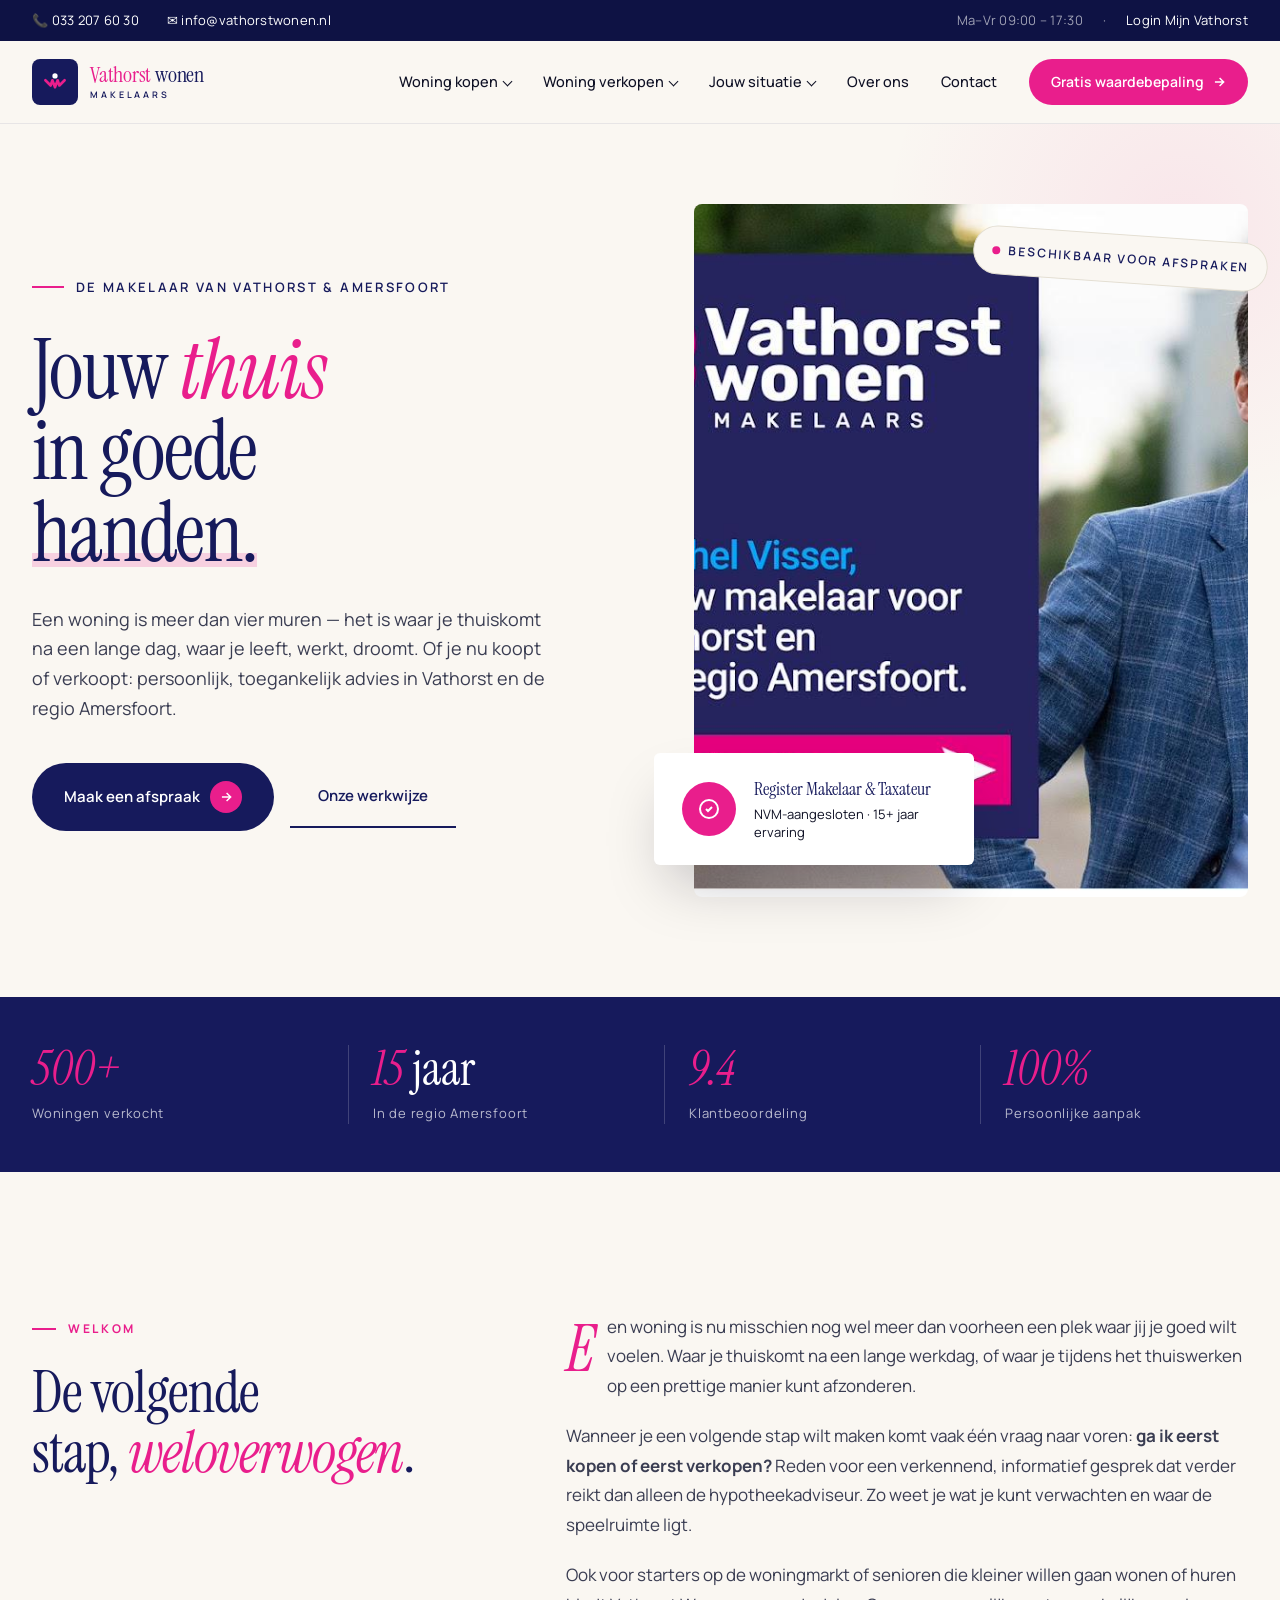
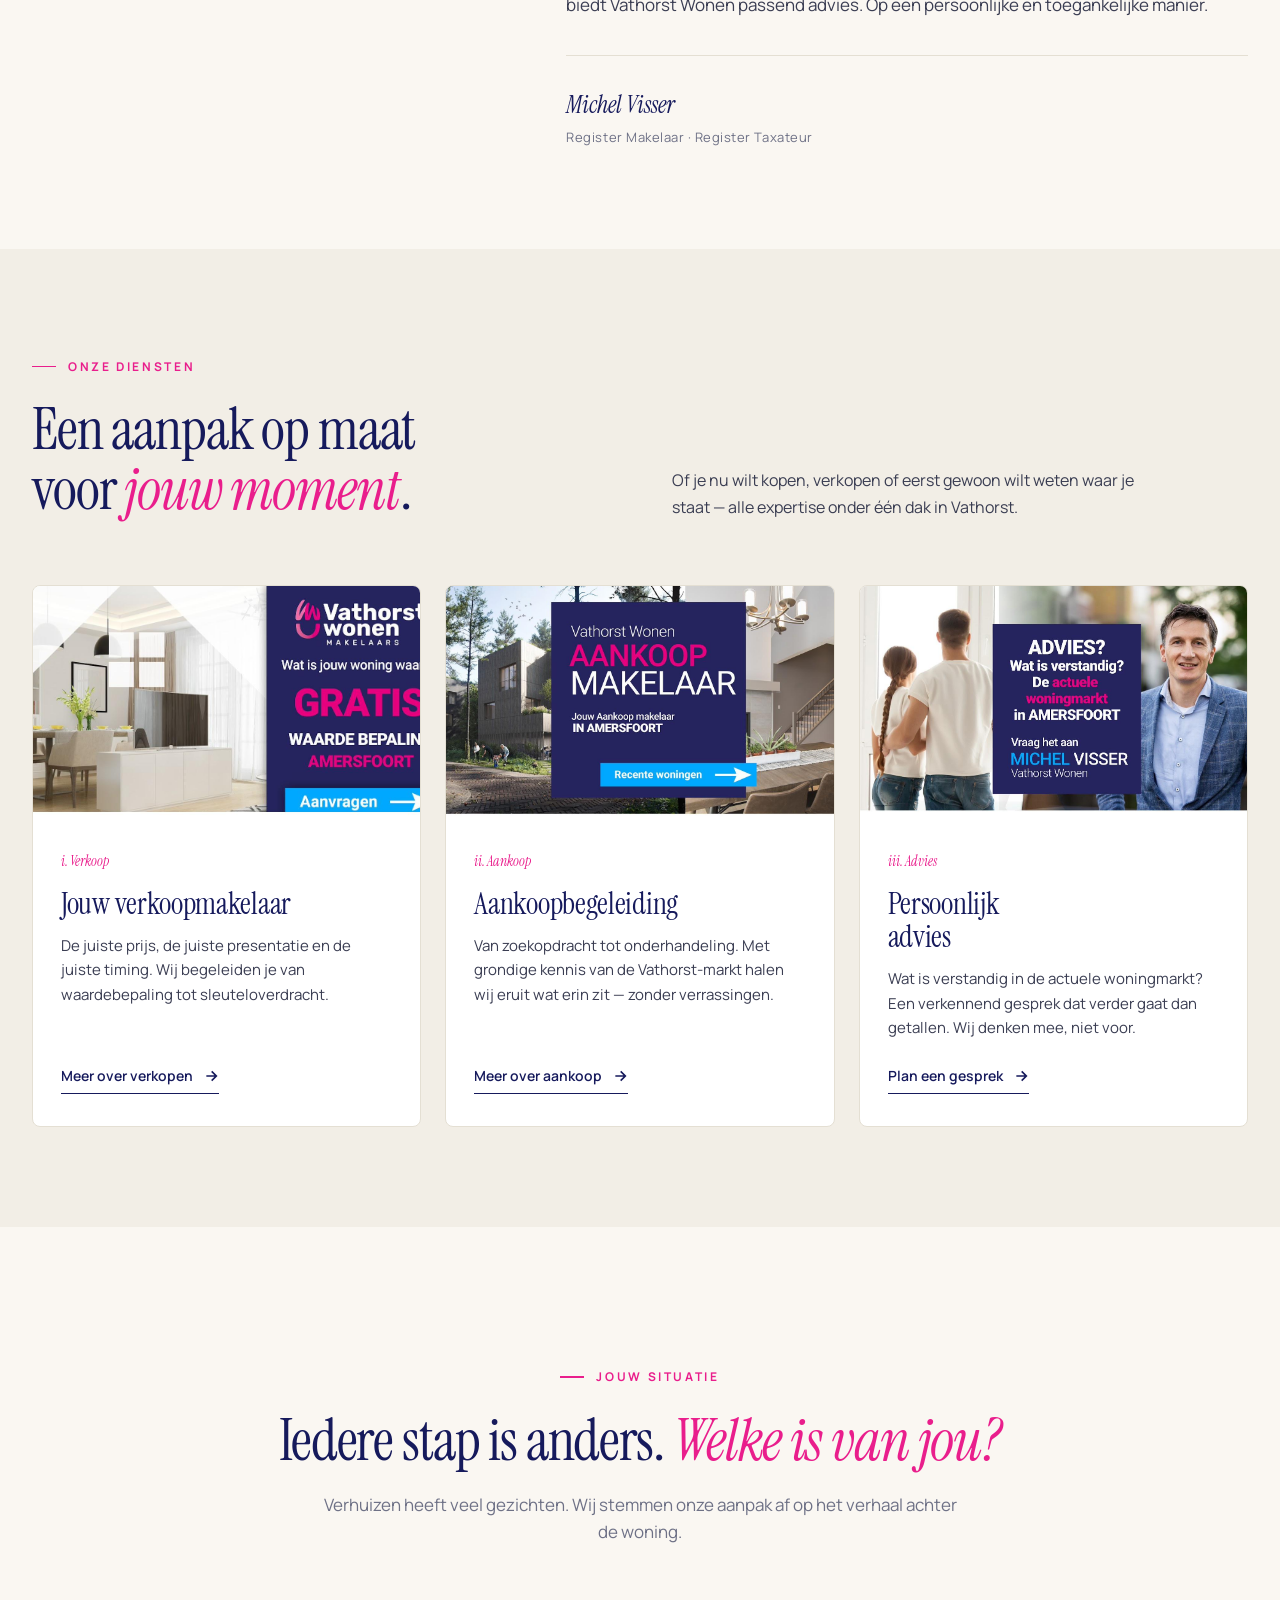
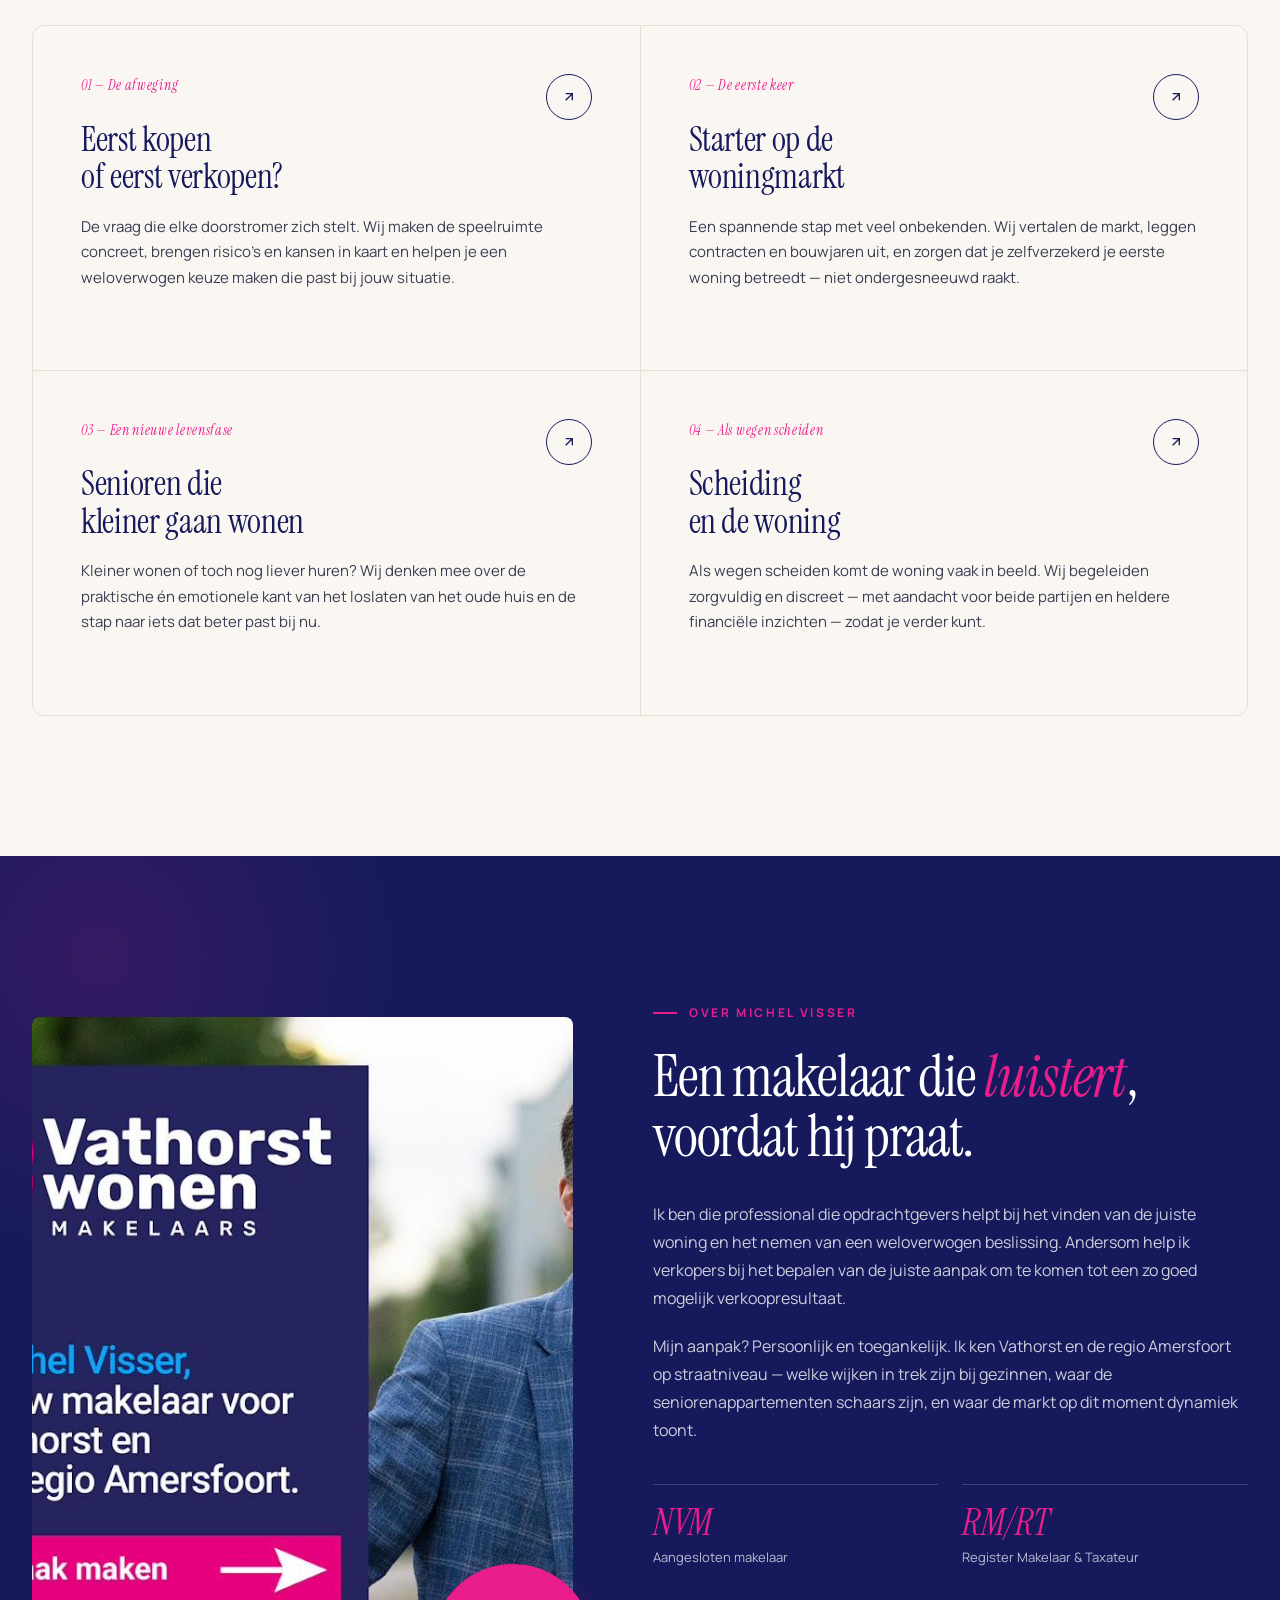
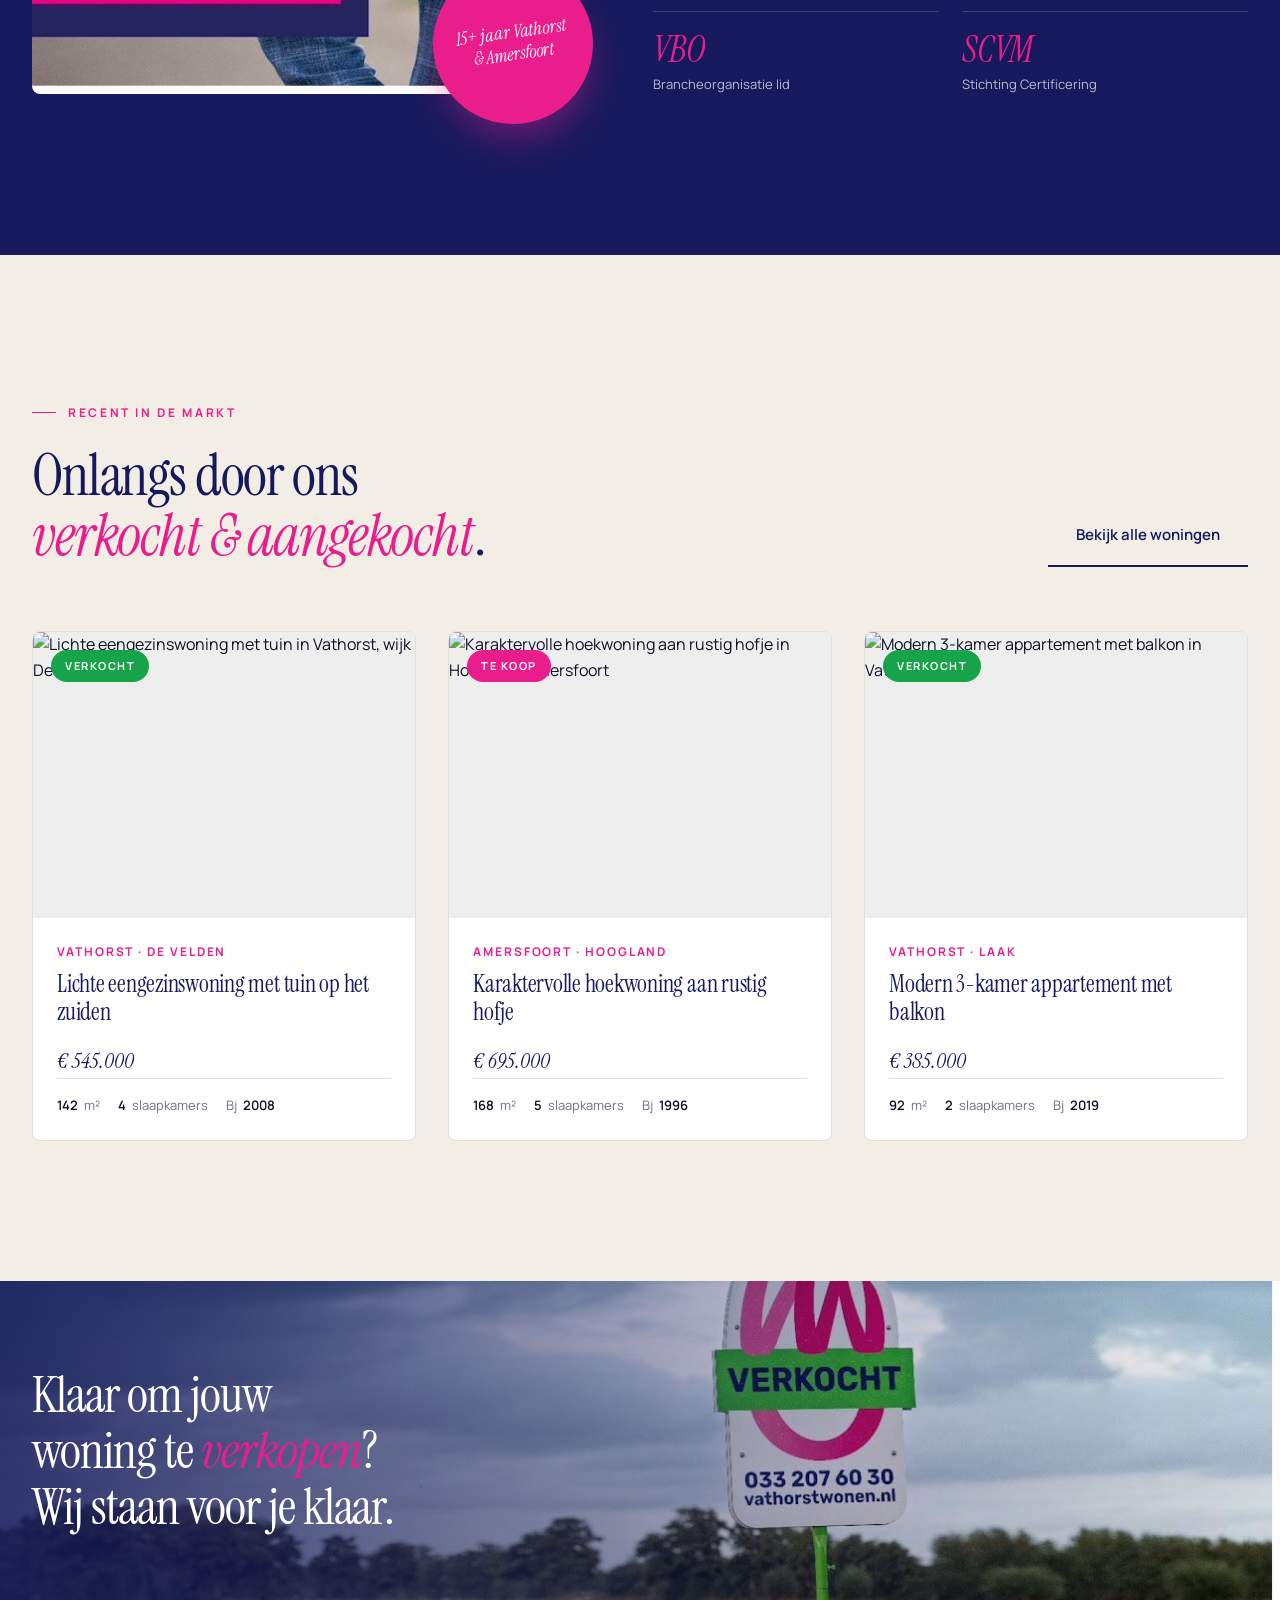
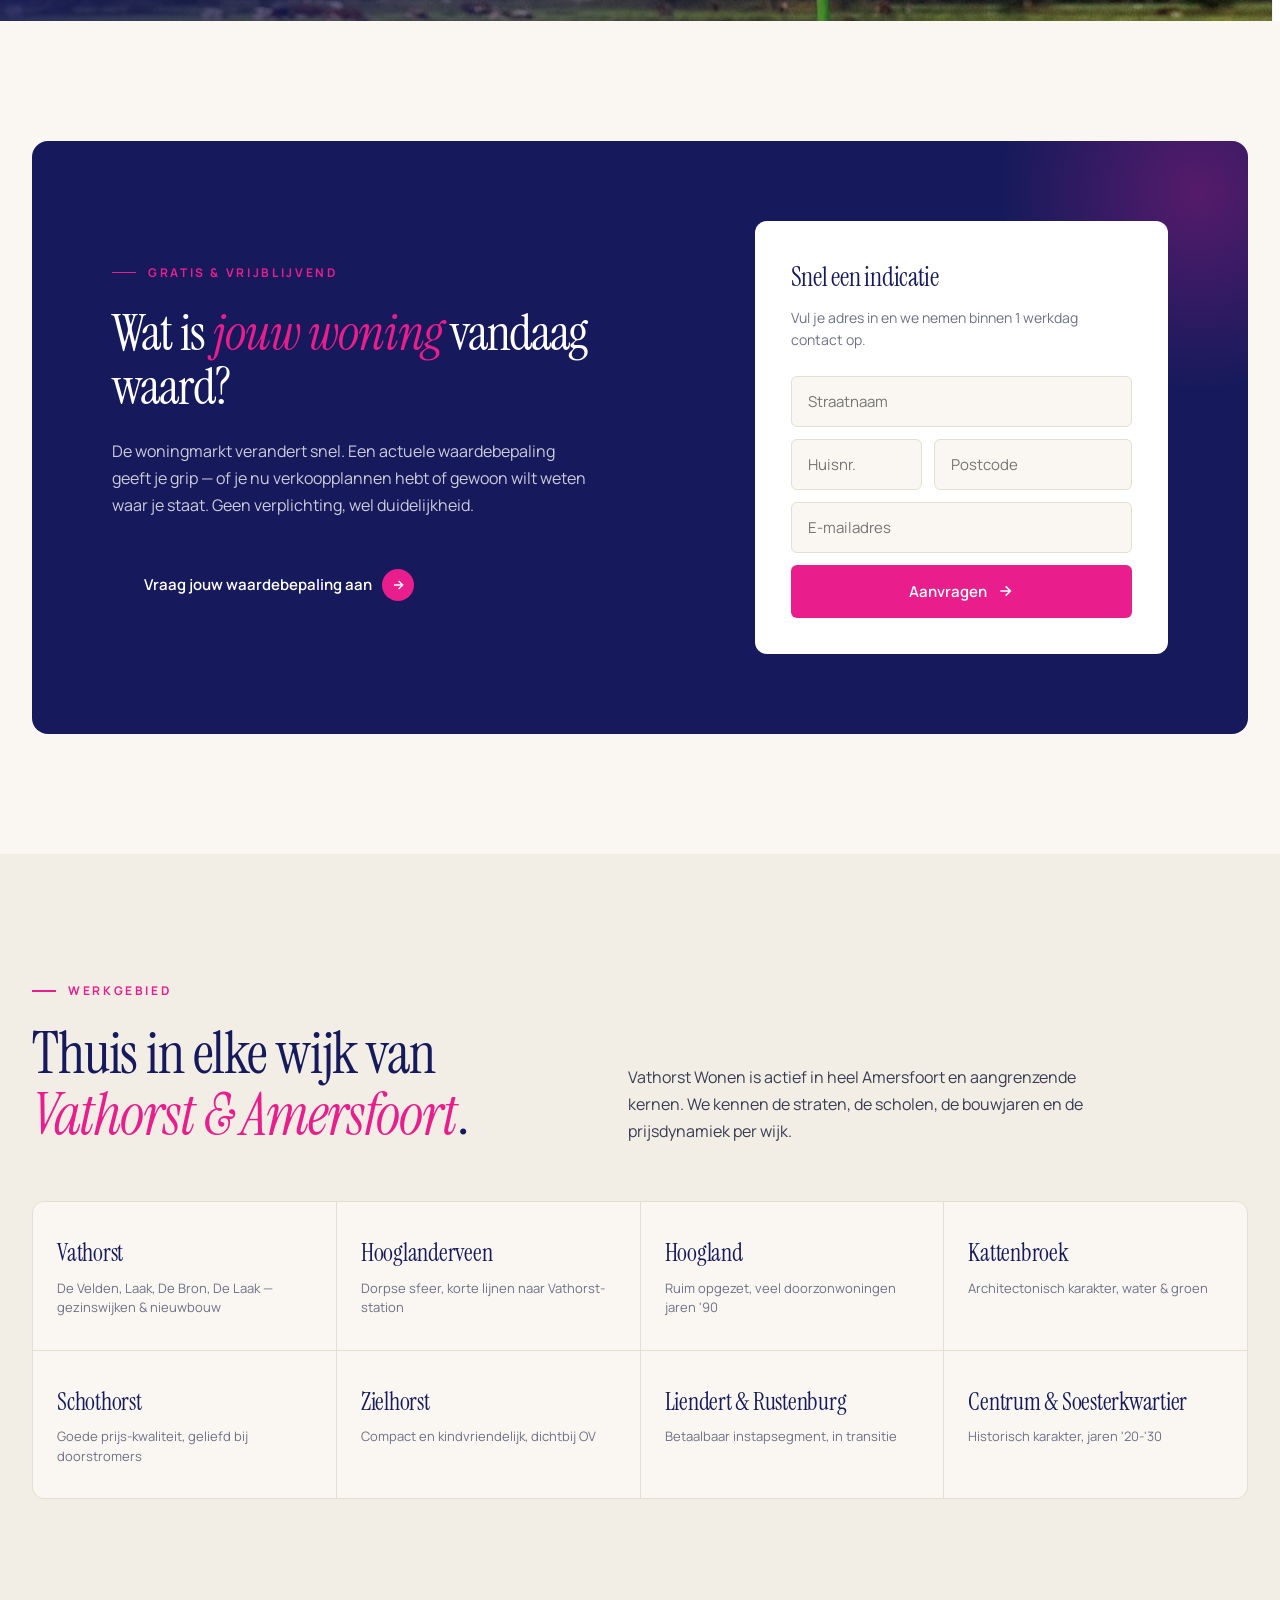
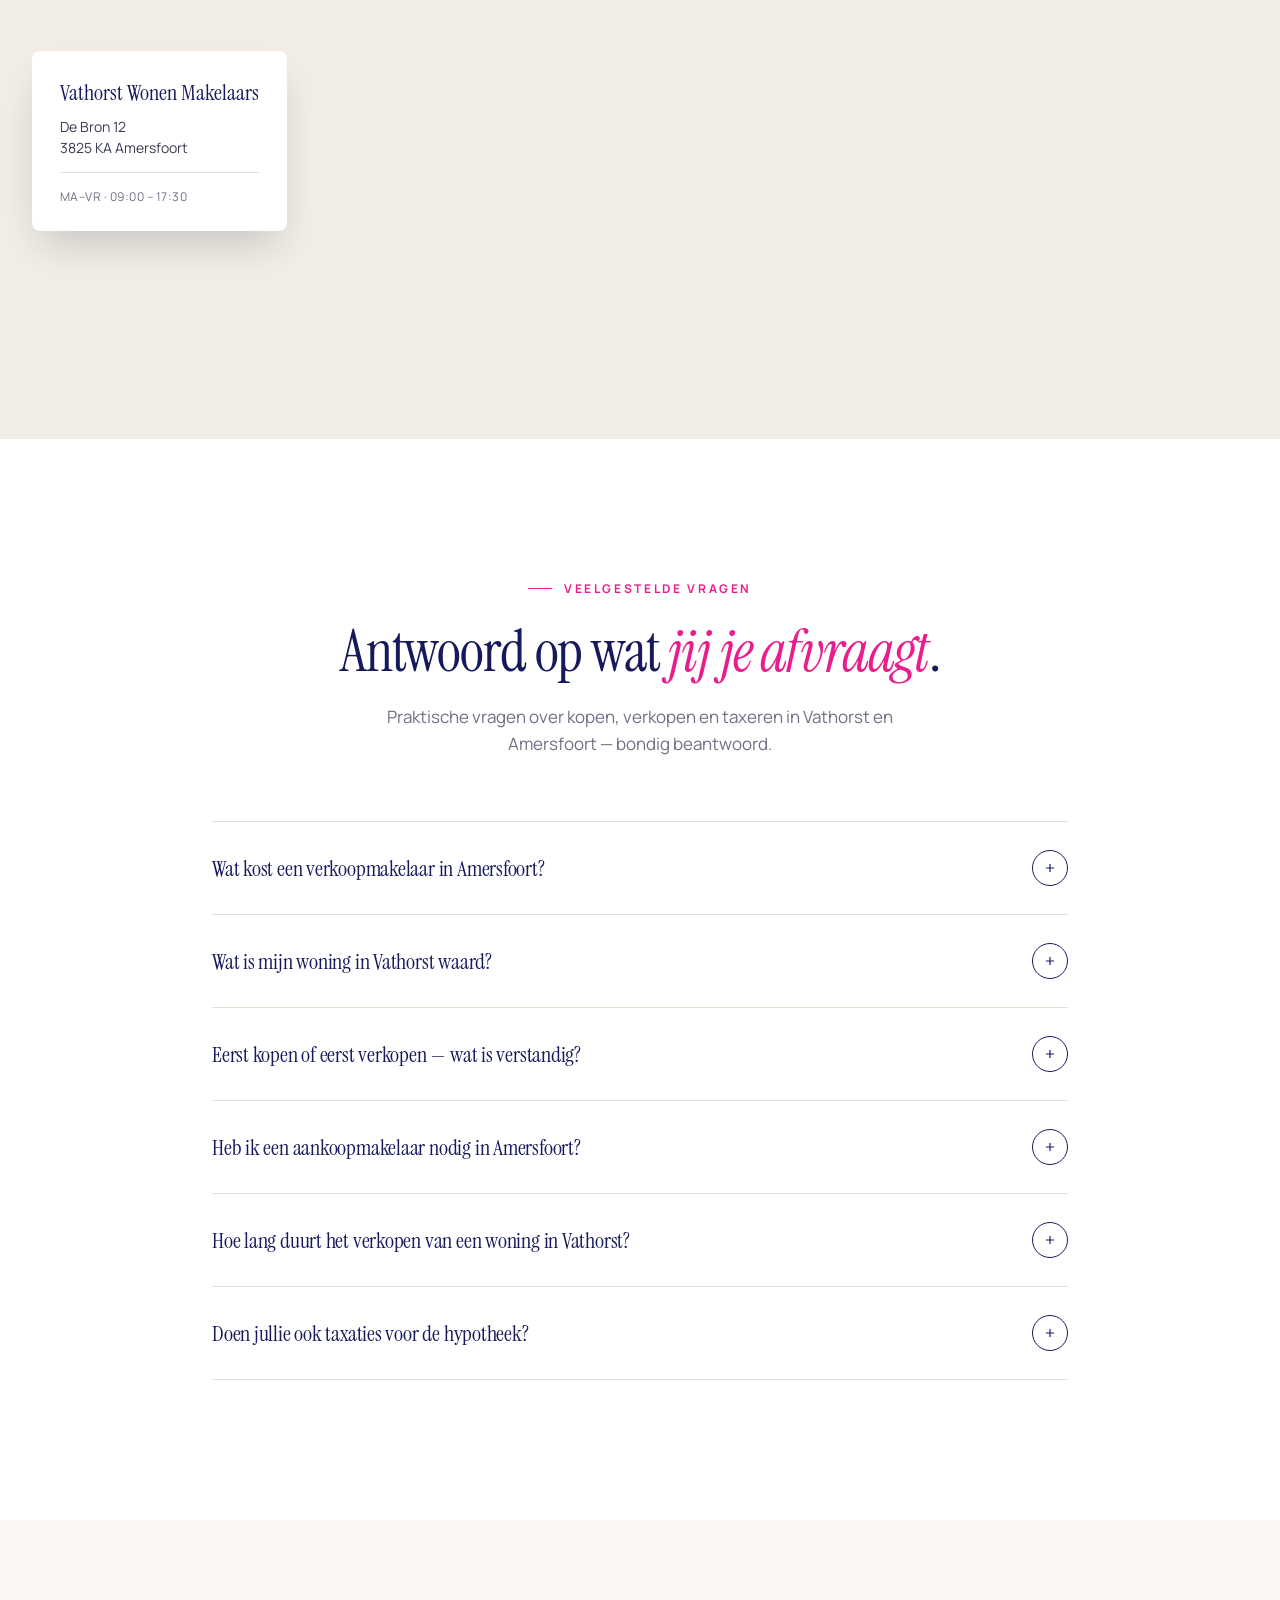
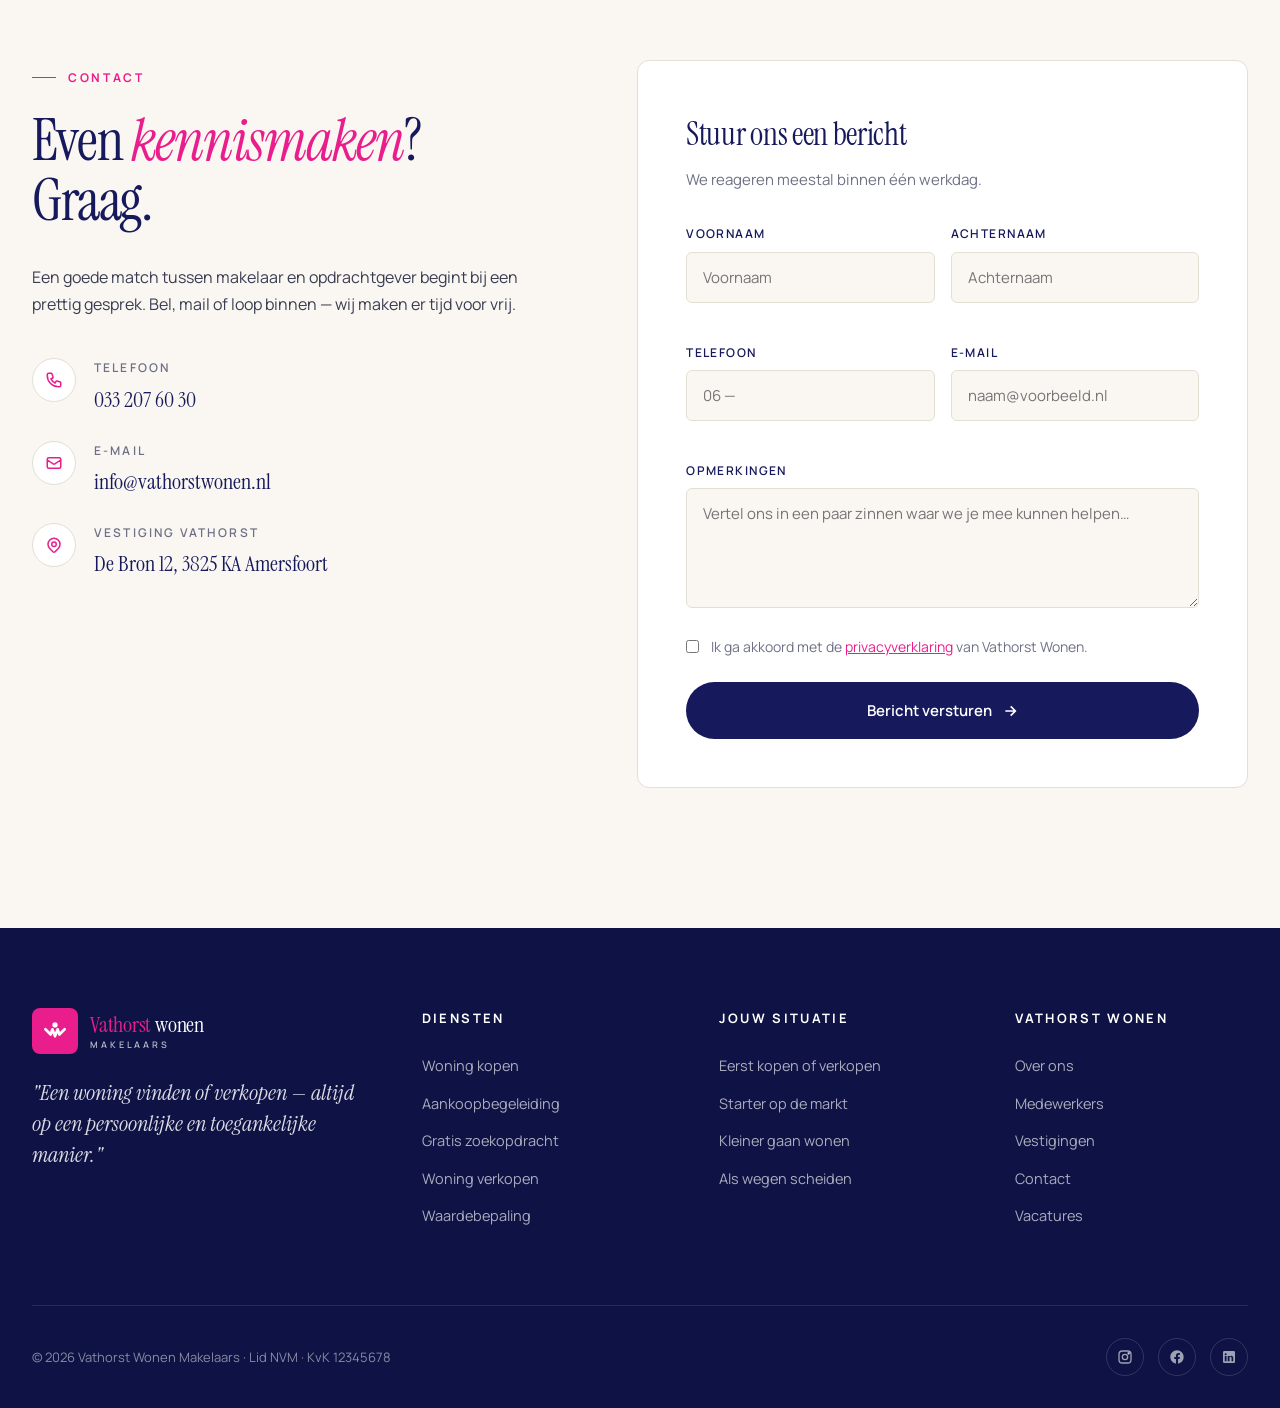
==== vathorstwonen-preview.html @ 3e4ee7db "Add files via upload" ====
<!DOCTYPE html>
<html lang="nl">
<head>
<meta charset="UTF-8">
<meta name="viewport" content="width=device-width, initial-scale=1.0, viewport-fit=cover">
<meta name="theme-color" content="#161A5C">
<meta name="format-detection" content="telephone=yes">

<title>Makelaar Vathorst &amp; Amersfoort | Vathorst Wonen — Michel Visser</title>
<meta name="description" content="Vathorst Wonen Makelaars — Michel Visser (NVM Register Makelaar &amp; Taxateur) helpt je bij het kopen, verkopen of taxeren van je woning in Vathorst, Amersfoort en omgeving. Gratis waardebepaling, persoonlijk advies.">
<meta name="keywords" content="makelaar Vathorst, makelaar Amersfoort, woning verkopen Vathorst, woning kopen Amersfoort, aankoopmakelaar Vathorst, gratis waardebepaling Amersfoort, NVM makelaar Amersfoort, taxateur Vathorst, Hooglanderveen, Hoogland, Kattenbroek, Schothorst">
<meta name="author" content="Michel Visser — Vathorst Wonen Makelaars">
<meta name="robots" content="index, follow, max-image-preview:large, max-snippet:-1">
<link rel="canonical" href="https://www.vathorstwonen.nl/">

<!-- Geographic meta (still consumed by some local crawlers / search verticals) -->
<meta name="geo.region" content="NL-UT">
<meta name="geo.placename" content="Amersfoort, Vathorst">
<meta name="geo.position" content="52.1899;5.4326">
<meta name="ICBM" content="52.1899, 5.4326">

<!-- Open Graph / social -->
<meta property="og:type" content="website">
<meta property="og:locale" content="nl_NL">
<meta property="og:site_name" content="Vathorst Wonen Makelaars">
<meta property="og:url" content="https://www.vathorstwonen.nl/">
<meta property="og:title" content="Makelaar Vathorst &amp; Amersfoort | Vathorst Wonen — Michel Visser">
<meta property="og:description" content="Persoonlijk en toegankelijk advies van NVM Register Makelaar Michel Visser. Kopen, verkopen of taxeren in Vathorst, Amersfoort en regio.">
<meta property="og:image" content="https://www.vathorstwonen.nl/[data-uri]">
<meta property="og:image:width" content="1280">
<meta property="og:image:height" content="720">
<meta property="og:image:alt" content="Michel Visser — Vathorst Wonen Makelaars">

<meta name="twitter:card" content="summary_large_image">
<meta name="twitter:title" content="Makelaar Vathorst &amp; Amersfoort | Vathorst Wonen">
<meta name="twitter:description" content="Persoonlijk advies van NVM Register Makelaar Michel Visser. Kopen, verkopen of taxeren in Vathorst en Amersfoort.">
<meta name="twitter:image" content="https://www.vathorstwonen.nl/[data-uri]">

<!-- Inline SVG favicon — geen extra request -->
<link rel="icon" type="image/svg+xml" href="data:image/svg+xml,%3Csvg xmlns='http://www.w3.org/2000/svg' viewBox='0 0 32 32'%3E%3Crect width='32' height='32' rx='6' fill='%23161A5C'/%3E%3Cpath d='M5 14L11 20L13 14L16 22L19 14L21 20L27 14' stroke='%23E91E8C' stroke-width='3' stroke-linecap='round' stroke-linejoin='round' fill='none'/%3E%3Ccircle cx='16' cy='9' r='3' fill='white'/%3E%3C/svg%3E">
<link rel="apple-touch-icon" href="data:image/svg+xml,%3Csvg xmlns='http://www.w3.org/2000/svg' viewBox='0 0 32 32'%3E%3Crect width='32' height='32' rx='6' fill='%23161A5C'/%3E%3Cpath d='M5 14L11 20L13 14L16 22L19 14L21 20L27 14' stroke='%23E91E8C' stroke-width='3' stroke-linecap='round' stroke-linejoin='round' fill='none'/%3E%3Ccircle cx='16' cy='9' r='3' fill='white'/%3E%3C/svg%3E">

<!-- Preload hero image to improve LCP -->
<link rel="preload" as="image" href="[data-uri]" fetchpriority="high">

<link rel="preconnect" href="https://fonts.googleapis.com">
<link rel="preconnect" href="https://fonts.gstatic.com" crossorigin>
<link href="https://fonts.googleapis.com/css2?family=Instrument+Serif:ital@0;1&family=Manrope:wght@300;400;500;600;700;800&display=swap" rel="stylesheet">

<style>
:root{
  --navy:#161A5C;
  --navy-deep:#0E1244;
  --navy-soft:#262B7A;
  --magenta:#E91E8C;
  --magenta-deep:#C5106F;
  --skyblue:#1FA9E0;
  --cream:#FAF7F2;
  --paper:#F2EEE6;
  --ink:#0E1024;
  --muted:#6E7186;
  --line:#E4DFD3;
}

*{box-sizing:border-box;margin:0;padding:0}
html{scroll-behavior:smooth}
body{
  font-family:'Manrope',-apple-system,sans-serif;
  font-size:16px;
  line-height:1.6;
  color:var(--ink);
  background:var(--cream);
  -webkit-font-smoothing:antialiased;
  overflow-x:hidden;
}
img{display:block;max-width:100%;height:auto}
a{color:inherit;text-decoration:none}
.serif{font-family:'Instrument Serif',serif;font-weight:400;letter-spacing:-0.01em}

/* ============== UTILITY BAR ============== */
.utility{
  background:var(--navy-deep);
  color:#fff;
  font-size:13px;
  letter-spacing:0.02em;
  padding:10px 0;
}
.utility-inner{
  max-width:1320px;margin:0 auto;padding:0 32px;
  display:flex;justify-content:space-between;align-items:center;
}
.utility-left{display:flex;gap:28px;flex-wrap:wrap}
.utility a:hover{color:var(--magenta)}
.utility-right{display:flex;gap:20px;align-items:center}
.utility-right span{opacity:0.6}

/* ============== HEADER ============== */
.header{
  position:sticky;top:0;z-index:100;
  background:rgba(250,247,242,0.92);
  backdrop-filter:blur(14px);
  -webkit-backdrop-filter:blur(14px);
  border-bottom:1px solid rgba(22,26,92,0.08);
}
.header-inner{
  max-width:1320px;margin:0 auto;padding:18px 32px;
  display:flex;align-items:center;justify-content:space-between;gap:40px;
}
.logo{display:flex;align-items:center;gap:12px;flex-shrink:0}
.logo-mark{
  width:46px;height:46px;
  background:var(--navy);
  border-radius:8px;
  display:grid;place-items:center;
  position:relative;
}
.logo-mark svg{width:28px;height:28px}
.logo-text{
  display:flex;flex-direction:column;line-height:1;
}
.logo-text-top{
  font-family:'Instrument Serif',serif;
  font-size:22px;
  color:var(--navy);
  letter-spacing:-0.01em;
}
.logo-text-top em{
  color:var(--magenta);font-style:normal;font-weight:400;
}
.logo-text-bottom{
  font-size:9px;
  letter-spacing:0.32em;
  color:var(--navy);
  margin-top:4px;
  font-weight:600;
}

.nav{display:flex;gap:32px;align-items:center}
.nav-item{
  position:relative;
  font-size:14.5px;
  font-weight:500;
  color:var(--ink);
  cursor:pointer;
  padding:8px 0;
  transition:color .2s;
}
.nav-item:hover{color:var(--magenta)}
.nav-item.has-dropdown::after{
  content:'';display:inline-block;width:6px;height:6px;
  border-right:1.5px solid currentColor;border-bottom:1.5px solid currentColor;
  transform:rotate(45deg);margin-left:6px;margin-bottom:2px;
}
.nav-cta{
  background:var(--magenta);color:#fff;
  padding:12px 22px;border-radius:999px;
  font-weight:600;font-size:14px;
  transition:all .2s;
  display:inline-flex;align-items:center;gap:8px;
}
.nav-cta:hover{background:var(--magenta-deep);transform:translateY(-1px)}
.nav-cta svg{width:14px;height:14px}

.menu-toggle{display:none;background:none;border:none;cursor:pointer;padding:10px;width:48px;height:48px;z-index:101}
.menu-toggle span{display:block;width:24px;height:2px;background:var(--ink);margin:5px auto;transition:.3s;transform-origin:center}
.menu-toggle[aria-expanded="true"] span:nth-child(1){transform:translateY(7px) rotate(45deg)}
.menu-toggle[aria-expanded="true"] span:nth-child(2){opacity:0}
.menu-toggle[aria-expanded="true"] span:nth-child(3){transform:translateY(-7px) rotate(-45deg)}

/* ============== HERO ============== */
.hero{
  position:relative;
  padding:80px 0 100px;
  overflow:hidden;
}
.hero::before{
  content:'';position:absolute;
  top:-200px;right:-200px;width:600px;height:600px;
  background:radial-gradient(circle,rgba(233,30,140,0.08),transparent 70%);
  border-radius:50%;
  z-index:0;
}
.hero-inner{
  max-width:1320px;margin:0 auto;padding:0 32px;
  display:grid;grid-template-columns:1.05fr 1fr;gap:80px;
  align-items:center;position:relative;z-index:1;
}
.hero-eyebrow{
  display:inline-flex;align-items:center;gap:12px;
  font-size:13px;letter-spacing:0.18em;text-transform:uppercase;
  color:var(--navy);font-weight:600;
  margin-bottom:32px;
}
.hero-eyebrow::before{
  content:'';display:block;width:32px;height:1.5px;background:var(--magenta);
}
.hero h1{
  font-family:'Instrument Serif',serif;
  font-size:clamp(48px,6.6vw,96px);
  font-weight:400;
  line-height:0.96;
  letter-spacing:-0.02em;
  color:var(--navy);
  margin-bottom:32px;
}
.hero h1 em{
  font-style:italic;
  color:var(--magenta);
}
.hero h1 .accent{
  position:relative;display:inline-block;
}
.hero h1 .accent::after{
  content:'';position:absolute;left:0;right:0;bottom:6px;height:14px;
  background:rgba(233,30,140,0.18);z-index:-1;
}
.hero p.lead{
  font-size:18px;
  line-height:1.65;
  color:#3A3D52;
  max-width:520px;
  margin-bottom:40px;
}
.hero-actions{display:flex;gap:16px;flex-wrap:wrap;align-items:center}
.btn-primary{
  background:var(--navy);color:#fff;
  padding:18px 32px;border-radius:999px;
  font-weight:600;font-size:15px;
  display:inline-flex;align-items:center;gap:10px;
  transition:all .25s;border:none;cursor:pointer;
}
.btn-primary:hover{background:var(--magenta);transform:translateY(-2px);box-shadow:0 12px 32px -8px rgba(233,30,140,0.4)}
.btn-secondary{
  padding:18px 28px;
  font-weight:600;font-size:15px;
  color:var(--navy);
  display:inline-flex;align-items:center;gap:10px;
  border-bottom:2px solid var(--navy);
  transition:all .25s;
}
.btn-secondary:hover{color:var(--magenta);border-color:var(--magenta)}
.btn-arrow{
  display:inline-grid;place-items:center;
  width:32px;height:32px;border-radius:50%;
  background:var(--magenta);
  transition:transform .25s;
}
.btn-primary:hover .btn-arrow{transform:translateX(4px)}
.btn-arrow svg{width:14px;height:14px;color:#fff}

.hero-visual{
  position:relative;
  aspect-ratio:4/5;
}
.hero-img{
  position:absolute;inset:0;
  border-radius:8px;
  overflow:hidden;
  background:var(--navy);
}
.hero-img img{
  width:100%;height:100%;object-fit:cover;
}
.hero-card{
  position:absolute;
  bottom:32px;left:-40px;
  background:#fff;
  padding:24px 28px;
  border-radius:6px;
  box-shadow:0 30px 60px -15px rgba(14,16,36,0.25);
  display:flex;align-items:center;gap:18px;
  max-width:320px;
}
.hero-card-mark{
  width:54px;height:54px;flex-shrink:0;
  background:var(--magenta);border-radius:50%;
  display:grid;place-items:center;
}
.hero-card-mark svg{width:24px;height:24px;color:#fff}
.hero-card-text{font-size:13px;line-height:1.4;color:var(--ink)}
.hero-card-text strong{display:block;font-family:'Instrument Serif',serif;font-size:18px;color:var(--navy);font-weight:400;margin-bottom:2px}

.hero-tag{
  position:absolute;
  top:30px;right:-20px;
  background:var(--cream);
  border:1px solid var(--line);
  padding:14px 18px;
  border-radius:999px;
  font-size:12px;
  letter-spacing:0.16em;
  text-transform:uppercase;
  color:var(--navy);
  font-weight:600;
  transform:rotate(4deg);
  display:flex;align-items:center;gap:8px;
}
.hero-tag::before{
  content:'';width:8px;height:8px;border-radius:50%;background:var(--magenta);
  animation:pulse 2s infinite;
}
@keyframes pulse{
  0%,100%{opacity:1;transform:scale(1)}
  50%{opacity:.6;transform:scale(1.3)}
}

/* ============== TRUST STRIP ============== */
.trust{
  background:var(--navy);
  color:#fff;
  padding:48px 0;
}
.trust-inner{
  max-width:1320px;margin:0 auto;padding:0 32px;
  display:grid;grid-template-columns:repeat(4,1fr);gap:48px;
}
.trust-item{
  display:flex;flex-direction:column;gap:6px;
  padding-left:24px;
  border-left:1px solid rgba(255,255,255,0.18);
}
.trust-item:first-child{border-left:none;padding-left:0}
.trust-num{
  font-family:'Instrument Serif',serif;
  font-size:48px;font-weight:400;line-height:1;
  color:#fff;
}
.trust-num em{font-style:italic;color:var(--magenta)}
.trust-label{
  font-size:13px;
  letter-spacing:0.06em;
  color:rgba(255,255,255,0.7);
  margin-top:4px;
}

/* ============== INTRO SECTION ============== */
.intro{padding:140px 0 100px}
.intro-inner{
  max-width:1320px;margin:0 auto;padding:0 32px;
  display:grid;grid-template-columns:1fr 1.5fr;gap:80px;
}
.section-eyebrow{
  display:inline-flex;align-items:center;gap:12px;
  font-size:12px;letter-spacing:0.22em;text-transform:uppercase;
  color:var(--magenta);font-weight:700;
  margin-bottom:24px;
}
.section-eyebrow::before{
  content:'';display:block;width:24px;height:1.5px;background:var(--magenta);
}
.intro h2{
  font-family:'Instrument Serif',serif;
  font-size:clamp(36px,4.5vw,64px);
  font-weight:400;line-height:1.05;
  letter-spacing:-0.02em;
  color:var(--navy);
}
.intro h2 em{font-style:italic;color:var(--magenta)}
.intro-body{font-size:17px;line-height:1.75;color:#3A3D52}
.intro-body p{margin-bottom:20px}
.intro-body p:first-child::first-letter{
  font-family:'Instrument Serif',serif;
  font-size:64px;
  float:left;
  line-height:0.9;
  margin:8px 12px 0 0;
  color:var(--magenta);
  font-style:italic;
}
.intro-sig{
  margin-top:36px;display:flex;align-items:center;gap:18px;
  padding-top:28px;border-top:1px solid var(--line);
}
.sig-name{font-family:'Instrument Serif',serif;font-size:24px;color:var(--navy);font-style:italic}
.sig-role{font-size:13px;color:var(--muted);letter-spacing:0.04em}

/* ============== SERVICES ============== */
.services{
  padding:100px 0;
  background:var(--paper);
  position:relative;
}
.services-inner{
  max-width:1320px;margin:0 auto;padding:0 32px;
}
.services-head{
  display:grid;grid-template-columns:1fr 1fr;gap:64px;
  align-items:end;margin-bottom:64px;
}
.services h2{
  font-family:'Instrument Serif',serif;
  font-size:clamp(36px,4.5vw,64px);
  font-weight:400;line-height:1.05;
  letter-spacing:-0.02em;
  color:var(--navy);
}
.services h2 em{font-style:italic;color:var(--magenta)}
.services-head-text{
  font-size:16px;line-height:1.7;color:#3A3D52;max-width:480px;
}
.service-grid{
  display:grid;grid-template-columns:repeat(3,1fr);gap:24px;
}
.service-card{
  background:#fff;
  border-radius:8px;
  overflow:hidden;
  display:flex;flex-direction:column;
  transition:transform .35s ease,box-shadow .35s ease;
  cursor:pointer;
  border:1px solid var(--line);
}
.service-card:hover{
  transform:translateY(-6px);
  box-shadow:0 30px 60px -20px rgba(14,16,36,0.2);
}
.service-img{
  aspect-ratio:5/3;
  overflow:hidden;
  background:var(--navy);
}
.service-img img{
  width:100%;height:100%;object-fit:cover;
  transition:transform .8s ease;
}
.service-card:hover .service-img img{transform:scale(1.05)}
.service-body{padding:32px 28px;flex:1;display:flex;flex-direction:column}
.service-num{
  font-family:'Instrument Serif',serif;
  font-size:14px;color:var(--magenta);
  font-style:italic;margin-bottom:14px;
}
.service-card h3{
  font-family:'Instrument Serif',serif;
  font-size:30px;font-weight:400;line-height:1.1;
  color:var(--navy);margin-bottom:14px;
  letter-spacing:-0.01em;
}
.service-card p{
  font-size:15px;line-height:1.65;color:#3A3D52;
  flex:1;margin-bottom:24px;
}
.service-link{
  display:inline-flex;align-items:center;gap:10px;
  font-size:14px;font-weight:600;
  color:var(--navy);
  border-bottom:1.5px solid var(--navy);
  padding-bottom:6px;
  align-self:flex-start;
  transition:all .25s;
}
.service-card:hover .service-link{color:var(--magenta);border-color:var(--magenta);gap:14px}

/* ============== JOUW SITUATIE ============== */
.situatie{padding:140px 0}
.situatie-inner{max-width:1320px;margin:0 auto;padding:0 32px}
.situatie-head{
  text-align:center;margin-bottom:80px;
  display:flex;flex-direction:column;align-items:center;
}
.situatie h2{
  font-family:'Instrument Serif',serif;
  font-size:clamp(36px,4.5vw,72px);
  font-weight:400;line-height:1.05;
  letter-spacing:-0.02em;
  color:var(--navy);
  max-width:900px;
}
.situatie h2 em{font-style:italic;color:var(--magenta)}
.situatie-head p{
  margin-top:20px;font-size:17px;color:var(--muted);max-width:640px;
}
.situatie-grid{
  display:grid;grid-template-columns:repeat(2,1fr);gap:1px;
  background:var(--line);
  border:1px solid var(--line);
  border-radius:12px;overflow:hidden;
}
.situatie-card{
  background:var(--cream);padding:48px;
  display:flex;flex-direction:column;
  cursor:pointer;
  transition:background .25s;
  position:relative;
}
.situatie-card:hover{background:#fff}
.situatie-card:hover .situatie-arrow{
  transform:translate(4px,-4px);background:var(--magenta);color:#fff;
}
.situatie-num{
  font-family:'Instrument Serif',serif;
  font-style:italic;font-size:14px;
  color:var(--magenta);margin-bottom:24px;
  letter-spacing:0.05em;
}
.situatie-card h3{
  font-family:'Instrument Serif',serif;
  font-size:34px;font-weight:400;
  color:var(--navy);line-height:1.1;
  margin-bottom:18px;letter-spacing:-0.01em;
}
.situatie-card p{
  font-size:15px;line-height:1.7;color:#3A3D52;
  margin-bottom:32px;flex:1;
}
.situatie-arrow{
  position:absolute;top:48px;right:48px;
  width:46px;height:46px;border-radius:50%;
  border:1.5px solid var(--navy);
  display:grid;place-items:center;
  color:var(--navy);
  transition:all .3s;
}
.situatie-arrow svg{width:16px;height:16px}

/* ============== ABOUT MICHEL ============== */
.about{
  background:var(--navy);
  color:#fff;
  padding:140px 0;
  position:relative;
  overflow:hidden;
}
.about::before{
  content:'';position:absolute;top:-200px;left:-200px;
  width:600px;height:600px;
  background:radial-gradient(circle,rgba(233,30,140,0.15),transparent 70%);
  border-radius:50%;
}
.about-inner{
  max-width:1320px;margin:0 auto;padding:0 32px;
  display:grid;grid-template-columns:1fr 1.1fr;gap:80px;
  align-items:center;position:relative;z-index:1;
}
.about-visual{position:relative}
.about-visual img{
  width:100%;border-radius:8px;
  aspect-ratio:4/5;object-fit:cover;
}
.about-badge{
  position:absolute;
  bottom:-30px;right:-20px;
  background:var(--magenta);
  color:#fff;
  width:160px;height:160px;
  border-radius:50%;
  display:grid;place-items:center;
  text-align:center;
  font-family:'Instrument Serif',serif;
  font-style:italic;
  font-size:18px;
  line-height:1.2;
  padding:20px;
  transform:rotate(-8deg);
  box-shadow:0 20px 40px -10px rgba(233,30,140,0.5);
}
.about-text .section-eyebrow{color:var(--magenta)}
.about-text .section-eyebrow::before{background:var(--magenta)}
.about h2{
  font-family:'Instrument Serif',serif;
  font-size:clamp(36px,4.5vw,64px);
  font-weight:400;line-height:1.05;
  letter-spacing:-0.02em;
  color:#fff;margin-bottom:32px;
}
.about h2 em{font-style:italic;color:var(--magenta)}
.about-text p{
  font-size:16px;line-height:1.75;
  color:rgba(255,255,255,0.78);
  margin-bottom:20px;
}
.about-credentials{
  margin-top:40px;
  display:grid;grid-template-columns:repeat(2,1fr);gap:24px;
}
.cred{
  padding:20px 0;
  border-top:1px solid rgba(255,255,255,0.18);
}
.cred-num{
  font-family:'Instrument Serif',serif;
  font-size:36px;color:var(--magenta);
  font-style:italic;line-height:1;
}
.cred-label{font-size:13px;color:rgba(255,255,255,0.7);margin-top:6px}

/* ============== RECENTE WONINGEN ============== */
.recent{padding:140px 0;background:var(--paper)}
.recent-inner{max-width:1320px;margin:0 auto;padding:0 32px}
.recent-head{
  display:flex;justify-content:space-between;align-items:end;
  margin-bottom:64px;gap:40px;flex-wrap:wrap;
}
.recent h2{
  font-family:'Instrument Serif',serif;
  font-size:clamp(36px,4.5vw,64px);
  font-weight:400;line-height:1.05;
  letter-spacing:-0.02em;color:var(--navy);
  max-width:680px;
}
.recent h2 em{font-style:italic;color:var(--magenta)}
.recent-grid{
  display:grid;grid-template-columns:repeat(3,1fr);gap:32px;
}
.property{
  background:#fff;border-radius:8px;overflow:hidden;
  cursor:pointer;
  transition:transform .35s,box-shadow .35s;
  border:1px solid var(--line);
}
.property:hover{transform:translateY(-6px);box-shadow:0 30px 60px -20px rgba(14,16,36,0.2)}
.property-img{
  position:relative;aspect-ratio:4/3;overflow:hidden;
  background:#eee;
}
.property-img img{width:100%;height:100%;object-fit:cover;transition:transform .8s}
.property:hover .property-img img{transform:scale(1.06)}
.property-status{
  position:absolute;top:18px;left:18px;
  background:var(--magenta);color:#fff;
  padding:7px 14px;border-radius:999px;
  font-size:11px;letter-spacing:0.14em;text-transform:uppercase;
  font-weight:700;
}
.property-status.sold{background:#16a34a}
.property-body{padding:24px}
.property-loc{
  font-size:12px;letter-spacing:0.16em;text-transform:uppercase;
  color:var(--magenta);font-weight:700;margin-bottom:8px;
}
.property h3{
  font-family:'Instrument Serif',serif;
  font-size:24px;font-weight:400;color:var(--navy);
  line-height:1.2;margin-bottom:16px;letter-spacing:-0.01em;
}
.property-meta{
  display:flex;gap:18px;
  padding-top:16px;border-top:1px solid var(--line);
  font-size:13px;color:var(--muted);
}
.property-meta span{display:flex;align-items:center;gap:6px}
.property-meta strong{color:var(--ink);font-weight:600}
.property-price{
  font-family:'Instrument Serif',serif;
  font-size:22px;color:var(--navy);font-style:italic;
  margin-top:8px;
}

/* ============== WAARDE CTA ============== */
.value-cta{
  padding:120px 0;
  background:var(--cream);
  position:relative;overflow:hidden;
}
.value-cta-inner{
  max-width:1320px;margin:0 auto;padding:0 32px;
}
.value-cta-box{
  background:var(--navy);
  border-radius:16px;
  padding:80px 80px;
  display:grid;grid-template-columns:1.4fr 1fr;gap:64px;
  align-items:center;
  position:relative;overflow:hidden;
}
.value-cta-box::before{
  content:'';position:absolute;
  top:-150px;right:-150px;width:400px;height:400px;
  background:radial-gradient(circle,rgba(233,30,140,0.3),transparent 70%);
  border-radius:50%;
}
.value-cta-text{position:relative;z-index:2}
.value-cta-text .section-eyebrow{color:var(--magenta)}
.value-cta-text .section-eyebrow::before{background:var(--magenta)}
.value-cta-text h2{
  font-family:'Instrument Serif',serif;
  font-size:clamp(36px,4vw,56px);
  font-weight:400;line-height:1.05;
  letter-spacing:-0.02em;
  color:#fff;margin-bottom:24px;
}
.value-cta-text h2 em{font-style:italic;color:var(--magenta)}
.value-cta-text p{
  color:rgba(255,255,255,0.78);
  font-size:16px;line-height:1.7;margin-bottom:32px;max-width:480px;
}
.value-form-card{
  background:#fff;
  border-radius:12px;
  padding:36px;
  position:relative;z-index:2;
}
.value-form-card h3{
  font-family:'Instrument Serif',serif;
  font-size:26px;color:var(--navy);font-weight:400;
  margin-bottom:8px;letter-spacing:-0.01em;
}
.value-form-card p.sub{
  font-size:14px;color:var(--muted);margin-bottom:24px;
}
.field{
  width:100%;padding:14px 16px;
  border:1px solid var(--line);
  border-radius:6px;
  font-family:inherit;font-size:15px;
  margin-bottom:12px;background:var(--cream);
  transition:all .2s;
}
.field:focus{outline:none;border-color:var(--magenta);background:#fff}
.value-form-card button{
  width:100%;padding:16px;
  background:var(--magenta);color:#fff;
  border:none;border-radius:6px;
  font-family:inherit;font-weight:600;font-size:15px;
  cursor:pointer;display:inline-flex;align-items:center;justify-content:center;gap:10px;
  transition:background .2s;
}
.value-form-card button:hover{background:var(--magenta-deep)}

/* ============== VERKOCHT BANNER ============== */
.verkocht-band{
  height:340px;
  position:relative;
  overflow:hidden;
}
.verkocht-band img{
  position:absolute;inset:0;
  width:100%;height:100%;object-fit:cover;
}
.verkocht-band::after{
  content:'';position:absolute;inset:0;
  background:linear-gradient(90deg,rgba(22,26,92,0.85) 0%,rgba(22,26,92,0.3) 60%,transparent 100%);
}
.verkocht-band-content{
  position:absolute;inset:0;display:flex;align-items:center;
  max-width:1320px;margin:0 auto;padding:0 32px;
  z-index:2;color:#fff;
}
.verkocht-band-content h3{
  font-family:'Instrument Serif',serif;
  font-size:clamp(32px,4vw,52px);
  font-weight:400;line-height:1.1;
  letter-spacing:-0.02em;max-width:560px;
}
.verkocht-band-content em{font-style:italic;color:var(--magenta)}

/* ============== CONTACT ============== */
.contact{padding:140px 0;background:var(--cream)}
.contact-inner{
  max-width:1320px;margin:0 auto;padding:0 32px;
  display:grid;grid-template-columns:1fr 1.2fr;gap:96px;
}
.contact h2{
  font-family:'Instrument Serif',serif;
  font-size:clamp(36px,4.5vw,64px);
  font-weight:400;line-height:1.05;
  letter-spacing:-0.02em;color:var(--navy);
  margin-bottom:32px;
}
.contact h2 em{font-style:italic;color:var(--magenta)}
.contact-info p{font-size:16px;line-height:1.7;color:#3A3D52;margin-bottom:24px}
.contact-list{margin-top:40px;display:flex;flex-direction:column;gap:24px}
.contact-item{display:flex;gap:18px;align-items:flex-start}
.contact-icon{
  width:44px;height:44px;flex-shrink:0;
  background:#fff;border:1px solid var(--line);
  border-radius:50%;display:grid;place-items:center;
  color:var(--magenta);
}
.contact-icon svg{width:18px;height:18px}
.contact-item-label{font-size:12px;letter-spacing:0.18em;text-transform:uppercase;color:var(--muted);font-weight:600;margin-bottom:4px}
.contact-item-value{font-family:'Instrument Serif',serif;font-size:22px;color:var(--navy);font-weight:400}

.contact-form{
  background:#fff;border-radius:12px;
  padding:48px;border:1px solid var(--line);
}
.contact-form h3{
  font-family:'Instrument Serif',serif;
  font-size:32px;color:var(--navy);font-weight:400;
  margin-bottom:8px;letter-spacing:-0.01em;
}
.contact-form .sub{color:var(--muted);font-size:15px;margin-bottom:32px}
.form-row{display:grid;grid-template-columns:1fr 1fr;gap:16px;margin-bottom:12px}
.form-group{display:flex;flex-direction:column;margin-bottom:16px}
.form-group label{
  font-size:12px;letter-spacing:0.12em;text-transform:uppercase;
  color:var(--navy);font-weight:600;margin-bottom:8px;
}
.form-group textarea{
  resize:vertical;min-height:120px;font-family:inherit;
}
.form-check{
  display:flex;align-items:flex-start;gap:12px;margin:8px 0 24px;
  font-size:14px;color:var(--muted);
}
.form-check input{margin-top:4px}
.form-check a{color:var(--magenta);text-decoration:underline}
.contact-form button{
  width:100%;padding:18px;
  background:var(--navy);color:#fff;
  border:none;border-radius:999px;
  font-family:inherit;font-weight:600;font-size:15px;
  cursor:pointer;display:inline-flex;align-items:center;justify-content:center;gap:10px;
  transition:all .25s;
}
.contact-form button:hover{background:var(--magenta);transform:translateY(-2px)}

/* ============== FOOTER ============== */
.footer{
  background:var(--navy-deep);color:#fff;
  padding:80px 0 32px;
}
.footer-inner{max-width:1320px;margin:0 auto;padding:0 32px}
.footer-grid{
  display:grid;grid-template-columns:1.4fr 1fr 1fr 1fr;gap:64px;
  margin-bottom:64px;
}
.footer-logo{display:flex;align-items:center;gap:12px;margin-bottom:24px}
.footer-logo .logo-text-top{color:#fff}
.footer-logo .logo-text-bottom{color:rgba(255,255,255,0.7)}
.footer-logo .logo-mark{background:var(--magenta)}
.footer-tagline{
  font-family:'Instrument Serif',serif;
  font-size:22px;line-height:1.4;
  color:rgba(255,255,255,0.85);
  font-style:italic;max-width:340px;
}
.footer h4{
  font-size:13px;letter-spacing:0.18em;text-transform:uppercase;
  color:#fff;margin-bottom:24px;font-weight:700;
}
.footer ul{list-style:none}
.footer li{margin-bottom:12px}
.footer a{
  color:rgba(255,255,255,0.65);font-size:14.5px;
  transition:color .2s;
}
.footer a:hover{color:var(--magenta)}
.footer-bottom{
  padding-top:32px;border-top:1px solid rgba(255,255,255,0.1);
  display:flex;justify-content:space-between;align-items:center;flex-wrap:wrap;gap:16px;
  font-size:13px;color:rgba(255,255,255,0.5);
}
.footer-bottom a:hover{color:var(--magenta)}
.footer-socials{display:flex;gap:14px}
.footer-socials a{
  width:38px;height:38px;border-radius:50%;
  border:1px solid rgba(255,255,255,0.15);
  display:grid;place-items:center;
  color:rgba(255,255,255,0.6);
  transition:all .25s;
}
.footer-socials a:hover{border-color:var(--magenta);color:var(--magenta);transform:translateY(-2px)}
.footer-socials svg{width:16px;height:16px}

/* ============== REGIO/WIJKEN ============== */
.regio{padding:120px 0;background:var(--paper)}
.regio-inner{max-width:1320px;margin:0 auto;padding:0 32px}
.regio-head{display:grid;grid-template-columns:1fr 1.2fr;gap:80px;align-items:end;margin-bottom:56px}
.regio h2{
  font-family:'Instrument Serif',serif;
  font-size:clamp(36px,4.5vw,64px);font-weight:400;line-height:1.05;
  letter-spacing:-0.02em;color:var(--navy);
}
.regio h2 em{font-style:italic;color:var(--magenta)}
.regio-head p{font-size:16px;line-height:1.7;color:#3A3D52;max-width:480px}
.wijken-grid{
  display:grid;grid-template-columns:repeat(4,1fr);gap:1px;
  background:var(--line);border:1px solid var(--line);border-radius:12px;overflow:hidden;
}
.wijk{
  background:var(--cream);padding:32px 24px;
  display:flex;flex-direction:column;gap:6px;
  transition:background .25s;cursor:pointer;
}
.wijk:hover{background:#fff}
.wijk-name{font-family:'Instrument Serif',serif;font-size:24px;color:var(--navy);font-weight:400;letter-spacing:-0.01em}
.wijk-detail{font-size:13px;color:var(--muted);line-height:1.5}

/* ============== KAART ============== */
.map-section{padding:0 0 0 0;background:var(--cream)}
.map-wrap{
  height:420px;width:100%;
  position:relative;overflow:hidden;
  background:var(--paper);
}
.map-wrap iframe{width:100%;height:100%;border:0;display:block;filter:grayscale(0.3) contrast(1.05)}
.map-overlay{
  position:absolute;top:32px;left:32px;
  background:#fff;padding:24px 28px;
  border-radius:8px;box-shadow:0 20px 40px -10px rgba(14,16,36,0.2);
  max-width:320px;z-index:2;
}
.map-overlay strong{
  display:block;font-family:'Instrument Serif',serif;
  font-size:22px;color:var(--navy);font-weight:400;margin-bottom:6px;
}
.map-overlay p{font-size:14px;color:#3A3D52;line-height:1.5}
.map-overlay-meta{
  margin-top:14px;padding-top:14px;border-top:1px solid var(--line);
  font-size:12px;color:var(--muted);letter-spacing:0.04em;
}

/* ============== FAQ ============== */
.faq{padding:140px 0;background:#fff}
.faq-inner{max-width:920px;margin:0 auto;padding:0 32px}
.faq-head{text-align:center;margin-bottom:64px;display:flex;flex-direction:column;align-items:center}
.faq h2{
  font-family:'Instrument Serif',serif;
  font-size:clamp(36px,4.5vw,64px);font-weight:400;line-height:1.05;
  letter-spacing:-0.02em;color:var(--navy);max-width:720px;
}
.faq h2 em{font-style:italic;color:var(--magenta)}
.faq-head p{margin-top:20px;font-size:17px;color:var(--muted);max-width:540px}
.faq-list{display:flex;flex-direction:column;gap:0;border-top:1px solid var(--line)}
.faq-item{border-bottom:1px solid var(--line)}
.faq-q{
  width:100%;text-align:left;
  padding:28px 0;
  background:none;border:none;cursor:pointer;
  display:flex;justify-content:space-between;align-items:center;gap:24px;
  font-family:'Instrument Serif',serif;
  font-size:22px;color:var(--navy);font-weight:400;letter-spacing:-0.01em;
  transition:color .2s;
}
.faq-q:hover{color:var(--magenta)}
.faq-icon{
  width:36px;height:36px;border-radius:50%;
  border:1.5px solid var(--navy);flex-shrink:0;
  display:grid;place-items:center;
  transition:all .3s;color:var(--navy);
}
.faq-q[aria-expanded="true"] .faq-icon{background:var(--magenta);border-color:var(--magenta);color:#fff;transform:rotate(45deg)}
.faq-icon svg{width:14px;height:14px}
.faq-a{
  max-height:0;overflow:hidden;
  transition:max-height .35s ease, padding .35s ease;
  padding:0;
}
.faq-q[aria-expanded="true"] + .faq-a{max-height:600px;padding-bottom:28px}
.faq-a p{font-size:16px;line-height:1.75;color:#3A3D52;max-width:680px}
.faq-a p + p{margin-top:14px}

/* ============== RESPONSIVE ============== */
@media (max-width:1024px){
  .nav{
    position:fixed;
    top:0;right:-100%;
    width:min(85vw,360px);height:100vh;height:100dvh;
    background:var(--cream);
    flex-direction:column;
    align-items:flex-start;
    padding:120px 36px 36px;
    gap:0;
    box-shadow:-30px 0 60px -20px rgba(0,0,0,0.2);
    transition:right .35s ease;
    z-index:99;
    overflow-y:auto;
  }
  .nav.open{right:0}
  .nav .nav-item{
    display:block;width:100%;
    padding:18px 0;
    font-size:18px;
    border-bottom:1px solid var(--line);
  }
  .nav .nav-item:last-of-type{border-bottom:none}
  .nav .nav-cta{
    margin-top:24px;width:100%;justify-content:center;padding:18px;
    font-size:15px;
  }
  .nav-backdrop{
    position:fixed;inset:0;
    background:rgba(14,16,36,0.5);
    opacity:0;pointer-events:none;
    transition:opacity .3s;z-index:98;
  }
  .nav-backdrop.show{opacity:1;pointer-events:auto}
  body.nav-open{overflow:hidden}
  .menu-toggle{display:block}
  .hero-inner,.intro-inner,.about-inner,.contact-inner,.value-cta-box{grid-template-columns:1fr;gap:48px}
  .services-head{grid-template-columns:1fr;gap:24px;align-items:start}
  .service-grid,.recent-grid{grid-template-columns:repeat(2,1fr)}
  .trust-inner{grid-template-columns:repeat(2,1fr);gap:32px}
  .trust-item:nth-child(3){border-left:none;padding-left:0}
  .situatie-grid{grid-template-columns:1fr}
  .footer-grid{grid-template-columns:1fr 1fr;gap:40px}
  .value-cta-box{padding:48px 36px}
  .hero-card{left:0}
  .hero-tag{right:0}
  .about-badge{right:20px;width:130px;height:130px;font-size:15px}
  .regio-head{grid-template-columns:1fr;gap:24px;align-items:start}
  .wijken-grid{grid-template-columns:repeat(2,1fr)}
  .map-overlay{left:20px;right:20px;top:20px;max-width:none}
}
@media (max-width:640px){
  .utility-left{font-size:12px;gap:16px}
  .utility-right{display:none}
  .header-inner{padding:14px 20px}
  .hero,.intro,.services,.situatie,.about,.recent,.contact,.value-cta,.regio,.faq{padding:64px 0}
  .hero-inner,.intro-inner,.about-inner,.contact-inner,.services-inner,.situatie-inner,.recent-inner,.value-cta-inner,.utility-inner,.header-inner,.footer-inner,.regio-inner,.faq-inner{padding-left:20px;padding-right:20px}
  .service-grid,.recent-grid,.about-credentials{grid-template-columns:1fr}
  .form-row{grid-template-columns:1fr}
  .situatie-card{padding:36px 28px}
  .situatie-arrow{top:36px;right:28px}
  .contact-form{padding:32px 24px}
  .value-cta-box{padding:40px 24px}
  .footer-grid{grid-template-columns:1fr;gap:36px}
  .verkocht-band-content h3{font-size:28px}
  .logo-text-top{font-size:18px}
  .logo-text-bottom{font-size:8px;letter-spacing:0.24em}
  .intro-body p:first-child::first-letter{font-size:48px}
  .wijken-grid{grid-template-columns:1fr}
  .faq-q{font-size:18px;padding:20px 0;gap:16px}
  .faq-icon{width:32px;height:32px}
  .map-wrap{height:340px}
  .property-meta{flex-wrap:wrap;gap:10px}
  .nav-cta{padding:10px 18px;font-size:13px}
}

/* Animations */
@keyframes fadeUp{from{opacity:0;transform:translateY(20px)}to{opacity:1;transform:translateY(0)}}
.hero h1,.hero p.lead,.hero-actions,.hero-eyebrow,.hero-visual{animation:fadeUp .8s ease backwards}
.hero-eyebrow{animation-delay:.1s}
.hero h1{animation-delay:.2s}
.hero p.lead{animation-delay:.4s}
.hero-actions{animation-delay:.6s}
.hero-visual{animation-delay:.3s}
</style>
</head>
<body>

<!-- ====== UTILITY BAR ====== -->
<div class="utility">
  <div class="utility-inner">
    <div class="utility-left">
      <a href="tel:0332076030">📞 033 207 60 30</a>
      <a href="mailto:info@vathorstwonen.nl">✉ info@vathorstwonen.nl</a>
    </div>
    <div class="utility-right">
      <span>Ma–Vr 09:00 – 17:30</span>
      <span>·</span>
      <a href="#">Login Mijn Vathorst</a>
    </div>
  </div>
</div>

<!-- ====== HEADER ====== -->
<header class="header">
  <div class="header-inner">
    <a href="#" class="logo" aria-label="Vathorst Wonen home">
      <div class="logo-mark">
        <svg viewBox="0 0 32 32" fill="none">
          <path d="M5 14 L11 20 L13 14 L16 22 L19 14 L21 20 L27 14" stroke="#E91E8C" stroke-width="3" stroke-linecap="round" stroke-linejoin="round"/>
          <circle cx="16" cy="9" r="3" fill="#fff"/>
        </svg>
      </div>
      <div class="logo-text">
        <span class="logo-text-top"><em>Vathorst</em> wonen</span>
        <span class="logo-text-bottom">MAKELAARS</span>
      </div>
    </a>

    <nav class="nav" id="mainNav" aria-label="Hoofdnavigatie">
      <a href="/woning-kopen/" class="nav-item has-dropdown">Woning kopen</a>
      <a href="/woning-verkopen/" class="nav-item has-dropdown">Woning verkopen</a>
      <a href="/jouw-situatie/" class="nav-item has-dropdown">Jouw situatie</a>
      <a href="/over-ons/" class="nav-item">Over ons</a>
      <a href="/contact/" class="nav-item">Contact</a>
      <a href="#waardebepaling" class="nav-cta">
        Gratis waardebepaling
        <svg viewBox="0 0 24 24" fill="none" stroke="currentColor" stroke-width="2.5" aria-hidden="true"><path d="M5 12h14M13 5l7 7-7 7"/></svg>
      </a>
    </nav>

    <button class="menu-toggle" aria-label="Menu openen" aria-expanded="false" aria-controls="mainNav">
      <span></span><span></span><span></span>
    </button>
  </div>
</header>

<div class="nav-backdrop" id="navBackdrop"></div>

<!-- ====== HERO ====== -->
<section class="hero">
  <div class="hero-inner">
    <div class="hero-text">
      <div class="hero-eyebrow">De makelaar van Vathorst &amp; Amersfoort</div>
      <h1>
        Jouw <em>thuis</em><br>
        in goede<br>
        <span class="accent">handen.</span>
      </h1>
      <p class="lead">
        Een woning is meer dan vier muren — het is waar je thuiskomt na een lange dag, waar je leeft, werkt, droomt. Of je nu koopt of verkoopt: persoonlijk, toegankelijk advies in Vathorst en de regio Amersfoort.
      </p>
      <div class="hero-actions">
        <a href="#waardebepaling" class="btn-primary">
          Maak een afspraak
          <span class="btn-arrow"><svg viewBox="0 0 24 24" fill="none" stroke="currentColor" stroke-width="2.5"><path d="M5 12h14M13 5l7 7-7 7"/></svg></span>
        </a>
        <a href="#diensten" class="btn-secondary">Onze werkwijze</a>
      </div>
    </div>

    <div class="hero-visual">
      <div class="hero-img">
        <img src="[data-uri]" alt="Michel Visser, NVM Register Makelaar bij Vathorst Wonen, te zien in een straat in Vathorst, Amersfoort" width="1280" height="720" fetchpriority="high">
      </div>
      <div class="hero-tag">Beschikbaar voor afspraken</div>
      <div class="hero-card">
        <div class="hero-card-mark">
          <svg viewBox="0 0 24 24" fill="none" stroke="currentColor" stroke-width="2"><path d="M9 12l2 2 4-4m6 2a9 9 0 11-18 0 9 9 0 0118 0z"/></svg>
        </div>
        <div class="hero-card-text">
          <strong>Register Makelaar &amp; Taxateur</strong>
          NVM-aangesloten · 15+ jaar ervaring
        </div>
      </div>
    </div>
  </div>
</section>

<!-- ====== TRUST STRIP ====== -->
<section class="trust">
  <div class="trust-inner">
    <div class="trust-item">
      <div class="trust-num"><em>500+</em></div>
      <div class="trust-label">Woningen verkocht</div>
    </div>
    <div class="trust-item">
      <div class="trust-num"><em>15</em> jaar</div>
      <div class="trust-label">In de regio Amersfoort</div>
    </div>
    <div class="trust-item">
      <div class="trust-num"><em>9.4</em></div>
      <div class="trust-label">Klantbeoordeling</div>
    </div>
    <div class="trust-item">
      <div class="trust-num"><em>100%</em></div>
      <div class="trust-label">Persoonlijke aanpak</div>
    </div>
  </div>
</section>

<!-- ====== INTRO ====== -->
<section class="intro">
  <div class="intro-inner">
    <div>
      <div class="section-eyebrow">Welkom</div>
      <h2>De volgende<br>stap, <em>weloverwogen</em>.</h2>
    </div>
    <div class="intro-body">
      <p>Een woning is nu misschien nog wel meer dan voorheen een plek waar jij je goed wilt voelen. Waar je thuiskomt na een lange werkdag, of waar je tijdens het thuiswerken op een prettige manier kunt afzonderen.</p>
      <p>Wanneer je een volgende stap wilt maken komt vaak één vraag naar voren: <strong>ga ik eerst kopen of eerst verkopen?</strong> Reden voor een verkennend, informatief gesprek dat verder reikt dan alleen de hypotheekadviseur. Zo weet je wat je kunt verwachten en waar de speelruimte ligt.</p>
      <p>Ook voor starters op de woningmarkt of senioren die kleiner willen gaan wonen of huren biedt Vathorst Wonen passend advies. Op een persoonlijke en toegankelijke manier.</p>
      <div class="intro-sig">
        <div>
          <div class="sig-name">Michel Visser</div>
          <div class="sig-role">Register Makelaar &middot; Register Taxateur</div>
        </div>
      </div>
    </div>
  </div>
</section>

<!-- ====== SERVICES ====== -->
<section id="diensten" class="services">
  <div class="services-inner">
    <div class="services-head">
      <div>
        <div class="section-eyebrow">Onze diensten</div>
        <h2>Een aanpak op maat<br>voor <em>jouw moment</em>.</h2>
      </div>
      <p class="services-head-text">Of je nu wilt kopen, verkopen of eerst gewoon wilt weten waar je staat — alle expertise onder één dak in Vathorst.</p>
    </div>

    <div class="service-grid">
      <article class="service-card">
        <div class="service-img">
          <img src="[data-uri]" alt="Banner: gratis waardebepaling van je woning in Amersfoort en Vathorst" width="1280" height="720" loading="lazy">
        </div>
        <div class="service-body">
          <div class="service-num">i. Verkoop</div>
          <h3>Jouw verkoop&shy;makelaar</h3>
          <p>De juiste prijs, de juiste presentatie en de juiste timing. Wij begeleiden je van waardebepaling tot sleutel&shy;overdracht.</p>
          <a href="/woning-verkopen/" class="service-link">
            Meer over verkopen
            <svg width="16" height="16" viewBox="0 0 24 24" fill="none" stroke="currentColor" stroke-width="2.5" aria-hidden="true"><path d="M5 12h14M13 5l7 7-7 7"/></svg>
          </a>
        </div>
      </article>

      <article class="service-card">
        <div class="service-img">
          <img src="[data-uri]" alt="Banner: aankoopmakelaar Vathorst Wonen voor het kopen van een woning in Amersfoort" width="1280" height="720" loading="lazy">
        </div>
        <div class="service-body">
          <div class="service-num">ii. Aankoop</div>
          <h3>Aankoop&shy;begeleiding</h3>
          <p>Van zoekopdracht tot onderhandeling. Met grondige kennis van de Vathorst-markt halen wij eruit wat erin zit — zonder verrassingen.</p>
          <a href="/aankoopbegeleiding/" class="service-link">
            Meer over aankoop
            <svg width="16" height="16" viewBox="0 0 24 24" fill="none" stroke="currentColor" stroke-width="2.5" aria-hidden="true"><path d="M5 12h14M13 5l7 7-7 7"/></svg>
          </a>
        </div>
      </article>

      <article class="service-card">
        <div class="service-img">
          <img src="[data-uri]" alt="Banner: persoonlijk advies over de actuele woningmarkt in Amersfoort door Michel Visser" width="1280" height="720" loading="lazy">
        </div>
        <div class="service-body">
          <div class="service-num">iii. Advies</div>
          <h3>Persoonlijk<br>advies</h3>
          <p>Wat is verstandig in de actuele woningmarkt? Een verkennend gesprek dat verder gaat dan getallen. Wij denken mee, niet voor.</p>
          <a href="/contact/" class="service-link">
            Plan een gesprek
            <svg width="16" height="16" viewBox="0 0 24 24" fill="none" stroke="currentColor" stroke-width="2.5" aria-hidden="true"><path d="M5 12h14M13 5l7 7-7 7"/></svg>
          </a>
        </div>
      </article>
    </div>
  </div>
</section>

<!-- ====== JOUW SITUATIE ====== -->
<section class="situatie">
  <div class="situatie-inner">
    <div class="situatie-head">
      <div class="section-eyebrow">Jouw situatie</div>
      <h2>Iedere stap is anders. <em>Welke is van jou?</em></h2>
      <p>Verhuizen heeft veel gezichten. Wij stemmen onze aanpak af op het verhaal achter de woning.</p>
    </div>

    <div class="situatie-grid">
      <article class="situatie-card">
        <div class="situatie-num">01 — De afweging</div>
        <h3>Eerst kopen<br>of eerst verkopen?</h3>
        <p>De vraag die elke doorstromer zich stelt. Wij maken de speelruimte concreet, brengen risico's en kansen in kaart en helpen je een weloverwogen keuze maken die past bij jouw situatie.</p>
        <span class="situatie-arrow">
          <svg viewBox="0 0 24 24" fill="none" stroke="currentColor" stroke-width="2"><path d="M7 17L17 7M7 7h10v10"/></svg>
        </span>
      </article>

      <article class="situatie-card">
        <div class="situatie-num">02 — De eerste keer</div>
        <h3>Starter op de<br>woningmarkt</h3>
        <p>Een spannende stap met veel onbekenden. Wij vertalen de markt, leggen contracten en bouwjaren uit, en zorgen dat je zelfverzekerd je eerste woning betreedt — niet ondergesneeuwd raakt.</p>
        <span class="situatie-arrow">
          <svg viewBox="0 0 24 24" fill="none" stroke="currentColor" stroke-width="2"><path d="M7 17L17 7M7 7h10v10"/></svg>
        </span>
      </article>

      <article class="situatie-card">
        <div class="situatie-num">03 — Een nieuwe levensfase</div>
        <h3>Senioren die<br>kleiner gaan wonen</h3>
        <p>Kleiner wonen of toch nog liever huren? Wij denken mee over de praktische én emotionele kant van het loslaten van het oude huis en de stap naar iets dat beter past bij nu.</p>
        <span class="situatie-arrow">
          <svg viewBox="0 0 24 24" fill="none" stroke="currentColor" stroke-width="2"><path d="M7 17L17 7M7 7h10v10"/></svg>
        </span>
      </article>

      <article class="situatie-card">
        <div class="situatie-num">04 — Als wegen scheiden</div>
        <h3>Scheiding<br>en de woning</h3>
        <p>Als wegen scheiden komt de woning vaak in beeld. Wij begeleiden zorgvuldig en discreet — met aandacht voor beide partijen en heldere financiële inzichten — zodat je verder kunt.</p>
        <span class="situatie-arrow">
          <svg viewBox="0 0 24 24" fill="none" stroke="currentColor" stroke-width="2"><path d="M7 17L17 7M7 7h10v10"/></svg>
        </span>
      </article>
    </div>
  </div>
</section>

<!-- ====== ABOUT ====== -->
<section class="about">
  <div class="about-inner">
    <div class="about-visual">
      <img src="[data-uri]" alt="Portret van Michel Visser, NVM Register Makelaar en Register Taxateur in Vathorst, Amersfoort" width="1280" height="720" loading="lazy">
      <div class="about-badge">15+ jaar Vathorst &amp; Amersfoort</div>
    </div>
    <div class="about-text">
      <div class="section-eyebrow">Over Michel Visser</div>
      <h2>Een makelaar die <em>luistert</em>, voordat hij praat.</h2>
      <p>Ik ben die professional die opdrachtgevers helpt bij het vinden van de juiste woning en het nemen van een weloverwogen beslissing. Andersom help ik verkopers bij het bepalen van de juiste aanpak om te komen tot een zo goed mogelijk verkoopresultaat.</p>
      <p>Mijn aanpak? Persoonlijk en toegankelijk. Ik ken Vathorst en de regio Amersfoort op straatniveau — welke wijken in trek zijn bij gezinnen, waar de seniorenappartementen schaars zijn, en waar de markt op dit moment dynamiek toont.</p>

      <div class="about-credentials">
        <div class="cred">
          <div class="cred-num">NVM</div>
          <div class="cred-label">Aangesloten makelaar</div>
        </div>
        <div class="cred">
          <div class="cred-num">RM/RT</div>
          <div class="cred-label">Register Makelaar &amp; Taxateur</div>
        </div>
        <div class="cred">
          <div class="cred-num">VBO</div>
          <div class="cred-label">Brancheorganisatie lid</div>
        </div>
        <div class="cred">
          <div class="cred-num">SCVM</div>
          <div class="cred-label">Stichting Certificering</div>
        </div>
      </div>
    </div>
  </div>
</section>

<!-- ====== RECENTE WONINGEN ====== -->
<section class="recent">
  <div class="recent-inner">
    <div class="recent-head">
      <div>
        <div class="section-eyebrow">Recent in de markt</div>
        <h2>Onlangs door ons<br><em>verkocht &amp; aangekocht</em>.</h2>
      </div>
      <a href="#" class="btn-secondary">Bekijk alle woningen</a>
    </div>

    <div class="recent-grid">
      <article class="property">
        <div class="property-img">
          <img src="https://images.unsplash.com/photo-1568605114967-8130f3a36994?w=800&q=80" alt="Lichte eengezinswoning met tuin in Vathorst, wijk De Velden" width="800" height="600" loading="lazy">
          <span class="property-status sold">Verkocht</span>
        </div>
        <div class="property-body">
          <div class="property-loc">Vathorst · De Velden</div>
          <h3>Lichte eengezins&shy;woning met tuin op het zuiden</h3>
          <div class="property-price">€ 545.000</div>
          <div class="property-meta">
            <span><strong>142</strong> m²</span>
            <span><strong>4</strong> slaapkamers</span>
            <span>Bj <strong>2008</strong></span>
          </div>
        </div>
      </article>

      <article class="property">
        <div class="property-img">
          <img src="https://images.unsplash.com/photo-1600585154340-be6161a56a0c?w=800&q=80" alt="Karaktervolle hoekwoning aan rustig hofje in Hoogland, Amersfoort" width="800" height="600" loading="lazy">
          <span class="property-status">Te koop</span>
        </div>
        <div class="property-body">
          <div class="property-loc">Amersfoort · Hoogland</div>
          <h3>Karakter&shy;volle hoekwoning aan rustig hofje</h3>
          <div class="property-price">€ 695.000</div>
          <div class="property-meta">
            <span><strong>168</strong> m²</span>
            <span><strong>5</strong> slaapkamers</span>
            <span>Bj <strong>1996</strong></span>
          </div>
        </div>
      </article>

      <article class="property">
        <div class="property-img">
          <img src="https://images.unsplash.com/photo-1582268611958-ebfd161df9d8?w=800&q=80" alt="Modern 3-kamer appartement met balkon in Vathorst Laak" width="800" height="600" loading="lazy">
          <span class="property-status sold">Verkocht</span>
        </div>
        <div class="property-body">
          <div class="property-loc">Vathorst · Laak</div>
          <h3>Modern 3-kamer appartement met balkon</h3>
          <div class="property-price">€ 385.000</div>
          <div class="property-meta">
            <span><strong>92</strong> m²</span>
            <span><strong>2</strong> slaapkamers</span>
            <span>Bj <strong>2019</strong></span>
          </div>
        </div>
      </article>
    </div>
  </div>
</section>

<!-- ====== VERKOCHT BAND ====== -->
<section class="verkocht-band" aria-label="Verkocht in Amersfoort">
  <img src="[data-uri]" alt="Verkocht-bord van Vathorst Wonen in een Amersfoorts weiland" width="1280" height="500" loading="lazy">
  <div class="verkocht-band-content">
    <h3>Klaar om jouw<br>woning te <em>verkopen</em>?<br>Wij staan voor je klaar.</h3>
  </div>
</section>

<!-- ====== WAARDEBEPALING CTA ====== -->
<section id="waardebepaling" class="value-cta">
  <div class="value-cta-inner">
    <div class="value-cta-box">
      <div class="value-cta-text">
        <div class="section-eyebrow">Gratis &amp; vrijblijvend</div>
        <h2>Wat is <em>jouw woning</em> vandaag waard?</h2>
        <p>De woningmarkt verandert snel. Een actuele waardebepaling geeft je grip — of je nu verkoopplannen hebt of gewoon wilt weten waar je staat. Geen verplichting, wel duidelijkheid.</p>
        <a href="#contact" class="btn-primary">
          Vraag jouw waardebepaling aan
          <span class="btn-arrow"><svg viewBox="0 0 24 24" fill="none" stroke="currentColor" stroke-width="2.5"><path d="M5 12h14M13 5l7 7-7 7"/></svg></span>
        </a>
      </div>

      <div class="value-form-card">
        <h3>Snel een indicatie</h3>
        <p class="sub">Vul je adres in en we nemen binnen 1 werkdag contact op.</p>
        <input type="text" class="field" placeholder="Straatnaam">
        <div style="display:grid;grid-template-columns:1fr 1.5fr;gap:12px">
          <input type="text" class="field" placeholder="Huisnr.">
          <input type="text" class="field" placeholder="Postcode">
        </div>
        <input type="email" class="field" placeholder="E-mailadres">
        <button>
          Aanvragen
          <svg width="16" height="16" viewBox="0 0 24 24" fill="none" stroke="currentColor" stroke-width="2.5"><path d="M5 12h14M13 5l7 7-7 7"/></svg>
        </button>
      </div>
    </div>
  </div>
</section>

<!-- ====== REGIO / WIJKEN ====== -->
<section class="regio" id="regio" aria-labelledby="regio-title">
  <div class="regio-inner">
    <div class="regio-head">
      <div>
        <div class="section-eyebrow">Werkgebied</div>
        <h2 id="regio-title">Thuis in elke wijk van <em>Vathorst &amp; Amersfoort</em>.</h2>
      </div>
      <p>Vathorst Wonen is actief in heel Amersfoort en aangrenzende kernen. We kennen de straten, de scholen, de bouwjaren en de prijsdynamiek per wijk.</p>
    </div>

    <div class="wijken-grid">
      <div class="wijk"><span class="wijk-name">Vathorst</span><span class="wijk-detail">De Velden, Laak, De Bron, De Laak — gezinswijken &amp; nieuwbouw</span></div>
      <div class="wijk"><span class="wijk-name">Hooglanderveen</span><span class="wijk-detail">Dorpse sfeer, korte lijnen naar Vathorst-station</span></div>
      <div class="wijk"><span class="wijk-name">Hoogland</span><span class="wijk-detail">Ruim opgezet, veel doorzonwoningen jaren '90</span></div>
      <div class="wijk"><span class="wijk-name">Kattenbroek</span><span class="wijk-detail">Architectonisch karakter, water &amp; groen</span></div>
      <div class="wijk"><span class="wijk-name">Schothorst</span><span class="wijk-detail">Goede prijs-kwaliteit, geliefd bij doorstromers</span></div>
      <div class="wijk"><span class="wijk-name">Zielhorst</span><span class="wijk-detail">Compact en kindvriendelijk, dichtbij OV</span></div>
      <div class="wijk"><span class="wijk-name">Liendert &amp; Rustenburg</span><span class="wijk-detail">Betaalbaar instapsegment, in transitie</span></div>
      <div class="wijk"><span class="wijk-name">Centrum &amp; Soesterkwartier</span><span class="wijk-detail">Historisch karakter, jaren '20-'30</span></div>
    </div>
  </div>
</section>

<!-- ====== KAART ====== -->
<section class="map-section" aria-label="Locatie Vathorst Wonen Makelaars">
  <div class="map-wrap">
    <div class="map-overlay">
      <strong>Vathorst Wonen Makelaars</strong>
      <p>De Bron 12<br>3825 KA Amersfoort</p>
      <div class="map-overlay-meta">MA–VR · 09:00 – 17:30</div>
    </div>
    <iframe
      title="Kaart met locatie van Vathorst Wonen in Amersfoort"
      src="https://maps.google.com/maps?q=Vathorst%20Amersfoort&t=&z=13&ie=UTF8&iwloc=&output=embed"
      loading="lazy"
      referrerpolicy="no-referrer-when-downgrade"></iframe>
  </div>
</section>

<!-- ====== FAQ ====== -->
<section class="faq" id="faq" aria-labelledby="faq-title">
  <div class="faq-inner">
    <div class="faq-head">
      <div class="section-eyebrow">Veelgestelde vragen</div>
      <h2 id="faq-title">Antwoord op wat <em>jij je afvraagt</em>.</h2>
      <p>Praktische vragen over kopen, verkopen en taxeren in Vathorst en Amersfoort — bondig beantwoord.</p>
    </div>

    <div class="faq-list">
      <div class="faq-item">
        <button class="faq-q" aria-expanded="false">
          <span>Wat kost een verkoopmakelaar in Amersfoort?</span>
          <span class="faq-icon" aria-hidden="true"><svg viewBox="0 0 24 24" fill="none" stroke="currentColor" stroke-width="2"><path d="M12 5v14M5 12h14"/></svg></span>
        </button>
        <div class="faq-a">
          <p>De courtage van een verkoopmakelaar in de regio Amersfoort ligt doorgaans tussen 0,9% en 1,5% van de uiteindelijke verkoopprijs (excl. btw). Vathorst Wonen werkt met heldere afspraken en transparante tarieven — je weet vooraf precies wat je betaalt en wat je ervoor krijgt. Een verkennend gesprek en de waardebepaling zijn altijd gratis.</p>
        </div>
      </div>

      <div class="faq-item">
        <button class="faq-q" aria-expanded="false">
          <span>Wat is mijn woning in Vathorst waard?</span>
          <span class="faq-icon" aria-hidden="true"><svg viewBox="0 0 24 24" fill="none" stroke="currentColor" stroke-width="2"><path d="M12 5v14M5 12h14"/></svg></span>
        </button>
        <div class="faq-a">
          <p>De waarde van een woning in Vathorst hangt af van bouwjaar, perceel, energielabel, ligging in de wijk (De Velden, Laak, De Bron) en de actuele markt. Online tools geven een ruwe richting; een persoonlijke waardebepaling door een NVM-makelaar is preciezer omdat we ook recente verkopen in jouw straat en de specifieke kenmerken van jouw woning meewegen. Gratis en zonder verplichting bij Vathorst Wonen.</p>
        </div>
      </div>

      <div class="faq-item">
        <button class="faq-q" aria-expanded="false">
          <span>Eerst kopen of eerst verkopen — wat is verstandig?</span>
          <span class="faq-icon" aria-hidden="true"><svg viewBox="0 0 24 24" fill="none" stroke="currentColor" stroke-width="2"><path d="M12 5v14M5 12h14"/></svg></span>
        </button>
        <div class="faq-a">
          <p>Hét antwoord bestaat niet — het hangt af van je financiële speelruimte, je risicobereidheid en de marktdynamiek op dat moment. Eerst verkopen geeft zekerheid over je budget; eerst kopen voorkomt dat je tussen twee woningen in zit. Vathorst Wonen brengt samen met een hypotheekadviseur in beeld wat in jouw situatie verstandig is, vóórdat je een onomkeerbare stap zet.</p>
        </div>
      </div>

      <div class="faq-item">
        <button class="faq-q" aria-expanded="false">
          <span>Heb ik een aankoopmakelaar nodig in Amersfoort?</span>
          <span class="faq-icon" aria-hidden="true"><svg viewBox="0 0 24 24" fill="none" stroke="currentColor" stroke-width="2"><path d="M12 5v14M5 12h14"/></svg></span>
        </button>
        <div class="faq-a">
          <p>In een markt waarin huizen in Vathorst en Amersfoort vaak boven de vraagprijs gaan en veel bezichtigingen elkaar opvolgen, voorkomt een aankoopmakelaar dat je te veel betaalt of essentiële zaken (bouwkundige staat, erfdienstbaarheden, VvE) over het hoofd ziet. Wij werken met een Gratis Zoekopdracht waarmee je woningen vóór publicatie ziet.</p>
        </div>
      </div>

      <div class="faq-item">
        <button class="faq-q" aria-expanded="false">
          <span>Hoe lang duurt het verkopen van een woning in Vathorst?</span>
          <span class="faq-icon" aria-hidden="true"><svg viewBox="0 0 24 24" fill="none" stroke="currentColor" stroke-width="2"><path d="M12 5v14M5 12h14"/></svg></span>
        </button>
        <div class="faq-a">
          <p>De gemiddelde verkooptijd in Vathorst en Amersfoort schommelt momenteel tussen de 3 en 6 weken vanaf publicatie tot voorlopig koopcontract, afhankelijk van prijs, segment en presentatie. Goed voorbereide woningen — met sterke fotografie, juiste prijspositionering en een doordachte campagne — gaan vaak binnen 2 weken onder bod.</p>
        </div>
      </div>

      <div class="faq-item">
        <button class="faq-q" aria-expanded="false">
          <span>Doen jullie ook taxaties voor de hypotheek?</span>
          <span class="faq-icon" aria-hidden="true"><svg viewBox="0 0 24 24" fill="none" stroke="currentColor" stroke-width="2"><path d="M12 5v14M5 12h14"/></svg></span>
        </button>
        <div class="faq-a">
          <p>Ja. Michel Visser is Register Taxateur (RT) en levert NWWI-gevalideerde taxatierapporten die geaccepteerd worden door alle Nederlandse hypotheekverstrekkers. Handig bij aankoop, herfinanciering of verbouwing in Amersfoort en omgeving.</p>
        </div>
      </div>
    </div>
  </div>
</section>
<section id="contact" class="contact">
  <div class="contact-inner">
    <div class="contact-info">
      <div class="section-eyebrow">Contact</div>
      <h2>Even <em>kennis&shy;maken</em>?<br>Graag.</h2>
      <p>Een goede match tussen makelaar en opdrachtgever begint bij een prettig gesprek. Bel, mail of loop binnen — wij maken er tijd voor vrij.</p>

      <div class="contact-list">
        <div class="contact-item">
          <div class="contact-icon">
            <svg viewBox="0 0 24 24" fill="none" stroke="currentColor" stroke-width="2"><path d="M3 5a2 2 0 012-2h3.28a1 1 0 01.948.684l1.498 4.493a1 1 0 01-.502 1.21l-2.257 1.13a11.042 11.042 0 005.516 5.516l1.13-2.257a1 1 0 011.21-.502l4.493 1.498a1 1 0 01.684.949V19a2 2 0 01-2 2h-1C9.716 21 3 14.284 3 6V5z"/></svg>
          </div>
          <div>
            <div class="contact-item-label">Telefoon</div>
            <div class="contact-item-value">033 207 60 30</div>
          </div>
        </div>
        <div class="contact-item">
          <div class="contact-icon">
            <svg viewBox="0 0 24 24" fill="none" stroke="currentColor" stroke-width="2"><path d="M3 8l7.89 5.26a2 2 0 002.22 0L21 8M5 19h14a2 2 0 002-2V7a2 2 0 00-2-2H5a2 2 0 00-2 2v10a2 2 0 002 2z"/></svg>
          </div>
          <div>
            <div class="contact-item-label">E-mail</div>
            <div class="contact-item-value">info@vathorstwonen.nl</div>
          </div>
        </div>
        <div class="contact-item">
          <div class="contact-icon">
            <svg viewBox="0 0 24 24" fill="none" stroke="currentColor" stroke-width="2"><path d="M17.657 16.657L13.414 20.9a2 2 0 01-2.828 0l-4.243-4.243a8 8 0 1111.314 0zM15 11a3 3 0 11-6 0 3 3 0 016 0z"/></svg>
          </div>
          <div>
            <div class="contact-item-label">Vestiging Vathorst</div>
            <div class="contact-item-value">De Bron 12, 3825 KA Amersfoort</div>
          </div>
        </div>
      </div>
    </div>

    <form class="contact-form" onsubmit="event.preventDefault();alert('Bedankt! We nemen snel contact met je op.');">
      <h3>Stuur ons een bericht</h3>
      <p class="sub">We reageren meestal binnen één werkdag.</p>

      <div class="form-row">
        <div class="form-group">
          <label for="voornaam">Voornaam</label>
          <input type="text" id="voornaam" class="field" placeholder="Voornaam" required>
        </div>
        <div class="form-group">
          <label for="achternaam">Achternaam</label>
          <input type="text" id="achternaam" class="field" placeholder="Achternaam" required>
        </div>
      </div>

      <div class="form-row">
        <div class="form-group">
          <label for="telefoon">Telefoon</label>
          <input type="tel" id="telefoon" class="field" placeholder="06 — ">
        </div>
        <div class="form-group">
          <label for="email">E-mail</label>
          <input type="email" id="email" class="field" placeholder="naam@voorbeeld.nl" required>
        </div>
      </div>

      <div class="form-group">
        <label for="opmerkingen">Opmerkingen</label>
        <textarea id="opmerkingen" class="field" placeholder="Vertel ons in een paar zinnen waar we je mee kunnen helpen…"></textarea>
      </div>

      <label class="form-check">
        <input type="checkbox" required>
        <span>Ik ga akkoord met de <a href="#">privacyverklaring</a> van Vathorst Wonen.</span>
      </label>

      <button type="submit">
        Bericht versturen
        <svg width="16" height="16" viewBox="0 0 24 24" fill="none" stroke="currentColor" stroke-width="2.5"><path d="M5 12h14M13 5l7 7-7 7"/></svg>
      </button>
    </form>
  </div>
</section>

<!-- ====== FOOTER ====== -->
<footer class="footer">
  <div class="footer-inner">
    <div class="footer-grid">
      <div>
        <div class="footer-logo">
          <div class="logo-mark">
            <svg viewBox="0 0 32 32" fill="none">
              <path d="M5 14 L11 20 L13 14 L16 22 L19 14 L21 20 L27 14" stroke="#fff" stroke-width="3" stroke-linecap="round" stroke-linejoin="round"/>
              <circle cx="16" cy="9" r="3" fill="#fff"/>
            </svg>
          </div>
          <div class="logo-text">
            <span class="logo-text-top"><em>Vathorst</em> wonen</span>
            <span class="logo-text-bottom">MAKELAARS</span>
          </div>
        </div>
        <p class="footer-tagline">"Een woning vinden of verkopen — altijd op een persoonlijke en toegankelijke manier."</p>
      </div>

      <div>
        <h4>Diensten</h4>
        <ul>
          <li><a href="#">Woning kopen</a></li>
          <li><a href="#">Aankoopbegeleiding</a></li>
          <li><a href="#">Gratis zoekopdracht</a></li>
          <li><a href="#">Woning verkopen</a></li>
          <li><a href="#">Waardebepaling</a></li>
        </ul>
      </div>

      <div>
        <h4>Jouw situatie</h4>
        <ul>
          <li><a href="#">Eerst kopen of verkopen</a></li>
          <li><a href="#">Starter op de markt</a></li>
          <li><a href="#">Kleiner gaan wonen</a></li>
          <li><a href="#">Als wegen scheiden</a></li>
        </ul>
      </div>

      <div>
        <h4>Vathorst Wonen</h4>
        <ul>
          <li><a href="#">Over ons</a></li>
          <li><a href="#">Medewerkers</a></li>
          <li><a href="#">Vestigingen</a></li>
          <li><a href="#contact">Contact</a></li>
          <li><a href="#">Vacatures</a></li>
        </ul>
      </div>
    </div>

    <div class="footer-bottom">
      <div>
        © 2026 Vathorst Wonen Makelaars · Lid NVM · KvK 12345678
      </div>
      <div class="footer-socials">
        <a href="#" aria-label="Instagram"><svg viewBox="0 0 24 24" fill="none" stroke="currentColor" stroke-width="2"><rect x="3" y="3" width="18" height="18" rx="5"/><circle cx="12" cy="12" r="4"/><circle cx="17.5" cy="6.5" r="1" fill="currentColor"/></svg></a>
        <a href="#" aria-label="Facebook"><svg viewBox="0 0 24 24" fill="currentColor"><path d="M22 12.07C22 6.51 17.52 2 12 2S2 6.51 2 12.07c0 5 3.66 9.13 8.44 9.88v-6.99H7.9v-2.89h2.54V9.85c0-2.51 1.49-3.9 3.77-3.9 1.09 0 2.24.2 2.24.2v2.46h-1.26c-1.24 0-1.63.77-1.63 1.56v1.88h2.78l-.45 2.89h-2.33V22c4.78-.75 8.44-4.88 8.44-9.93z"/></svg></a>
        <a href="#" aria-label="LinkedIn"><svg viewBox="0 0 24 24" fill="currentColor"><path d="M19 3a2 2 0 012 2v14a2 2 0 01-2 2H5a2 2 0 01-2-2V5a2 2 0 012-2h14zM8.34 18.34V10.5H5.67v7.84h2.67zM7 9.34a1.55 1.55 0 100-3.1 1.55 1.55 0 000 3.1zm11.34 9V13.9c0-2.48-1.34-3.62-3.13-3.62a2.7 2.7 0 00-2.45 1.36V10.5h-2.67v7.84h2.67v-4.34c0-1.15.21-2.26 1.64-2.26 1.4 0 1.42 1.31 1.42 2.33v4.27h2.52z"/></svg></a>
      </div>
    </div>
  </div>
</footer>

<!-- ====== JSON-LD STRUCTURED DATA ====== -->
<!-- RealEstateAgent / LocalBusiness — voedt Google Knowledge Panel en AI-zoekmachines -->
<script type="application/ld+json">
{
  "@context": "https://schema.org",
  "@type": "RealEstateAgent",
  "@id": "https://www.vathorstwonen.nl/#organization",
  "name": "Vathorst Wonen Makelaars",
  "alternateName": "Vathorst Wonen",
  "description": "NVM-makelaardij in Vathorst en Amersfoort. Persoonlijk advies bij het kopen, verkopen en taxeren van woningen door Register Makelaar en Taxateur Michel Visser.",
  "url": "https://www.vathorstwonen.nl/",
  "logo": "https://www.vathorstwonen.nl/images/logo.png",
  "image": "https://www.vathorstwonen.nl/[data-uri]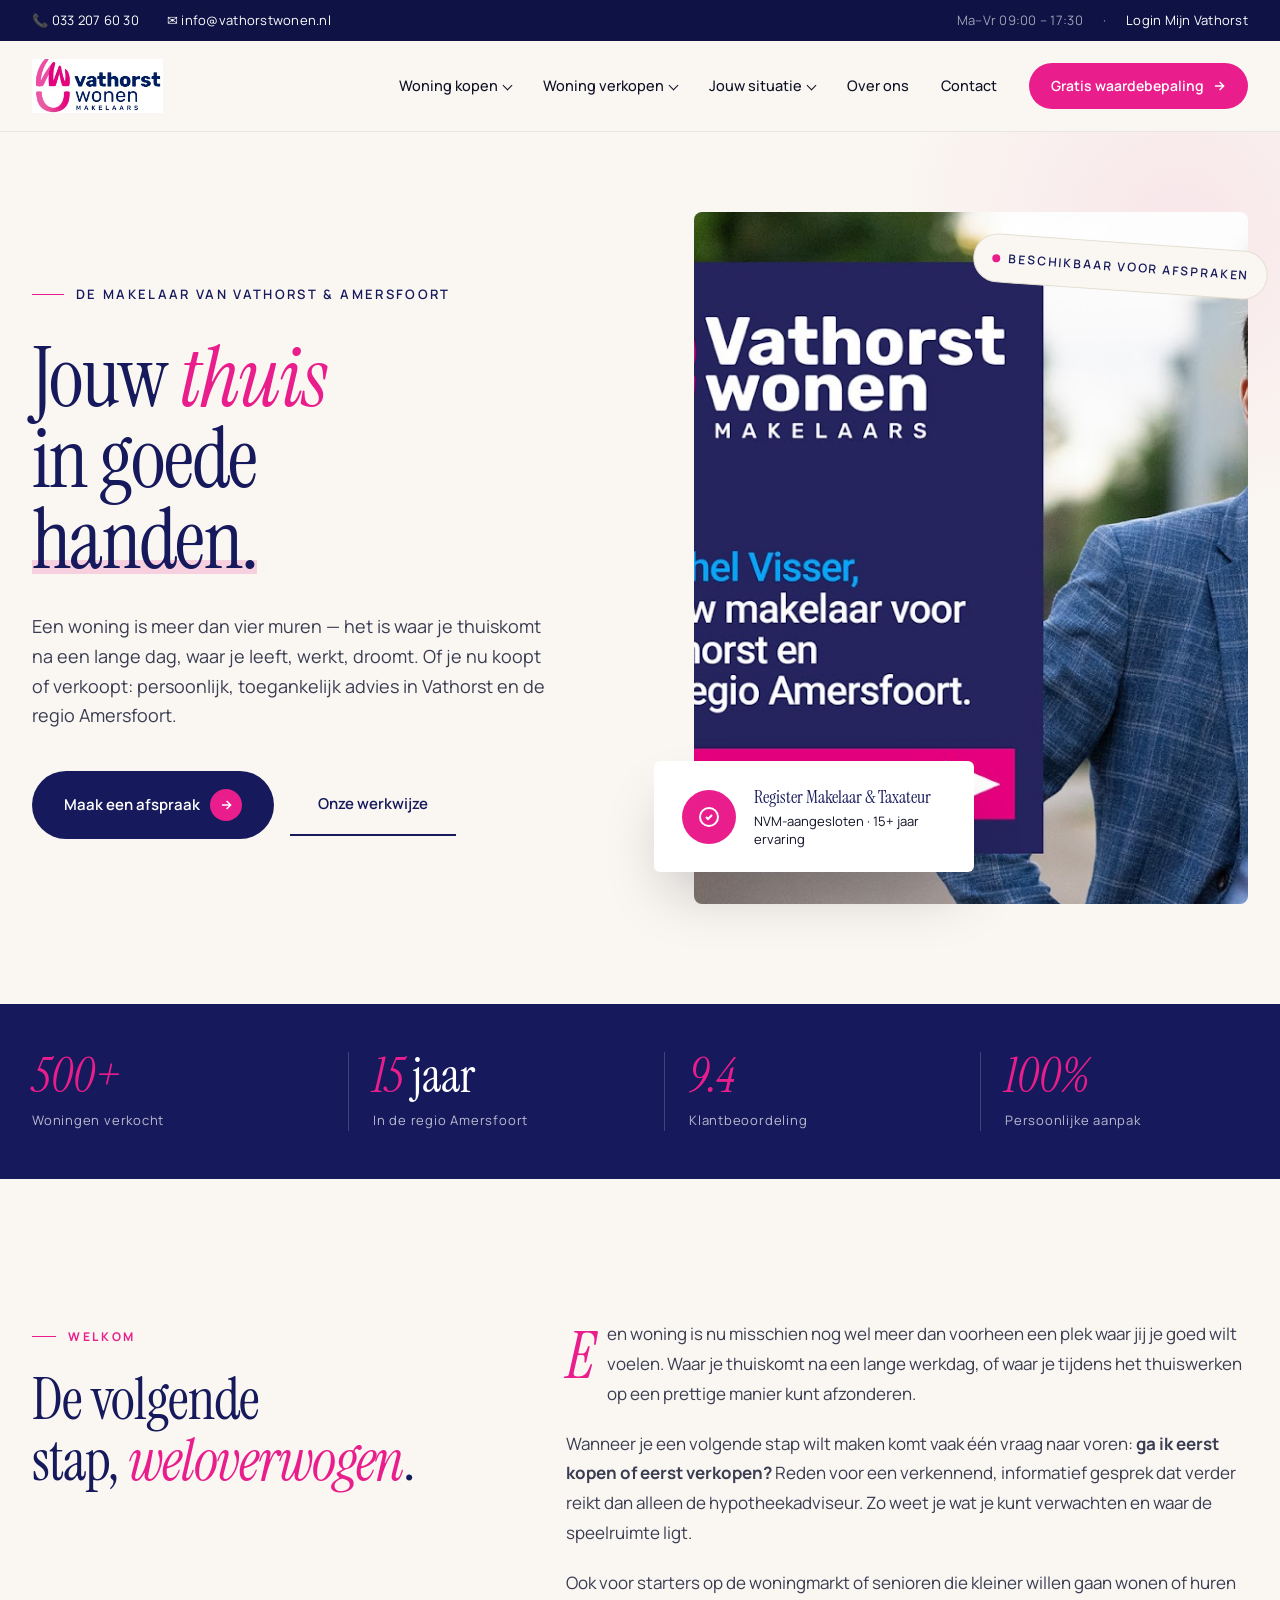
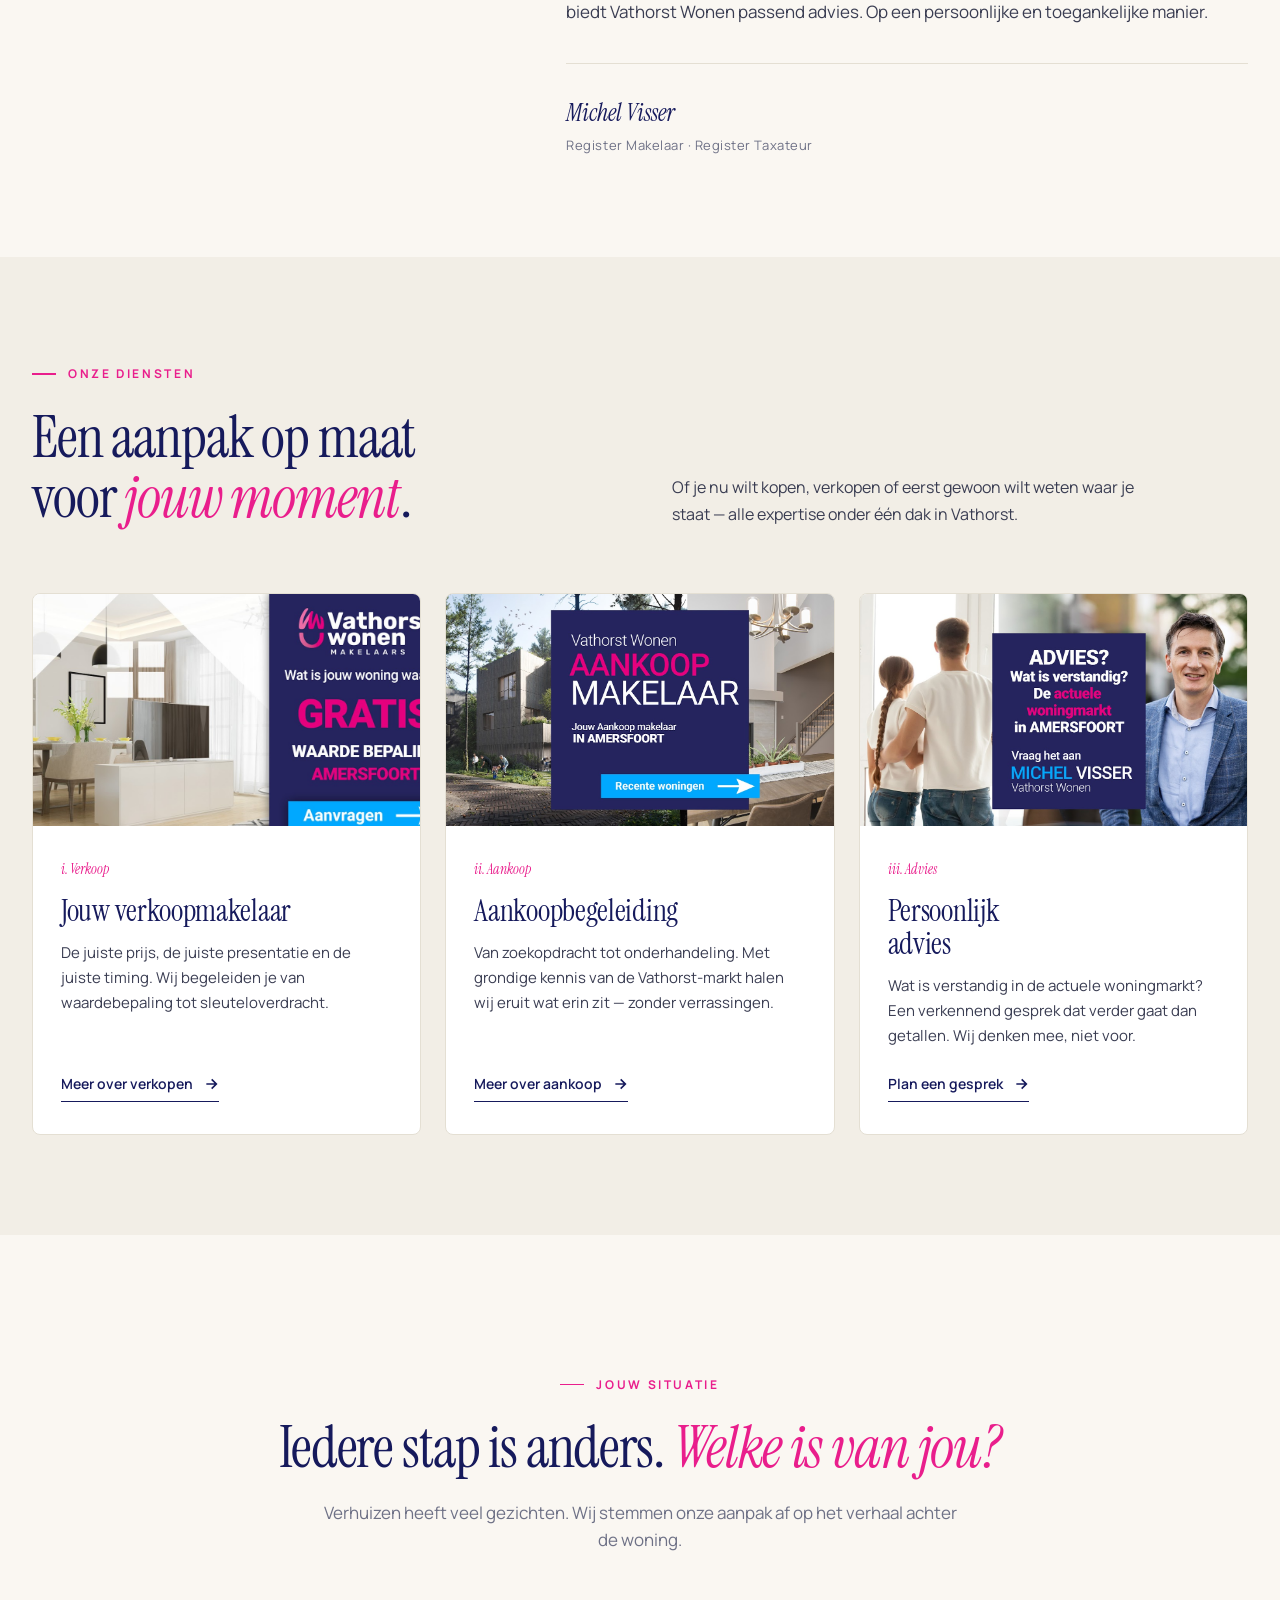
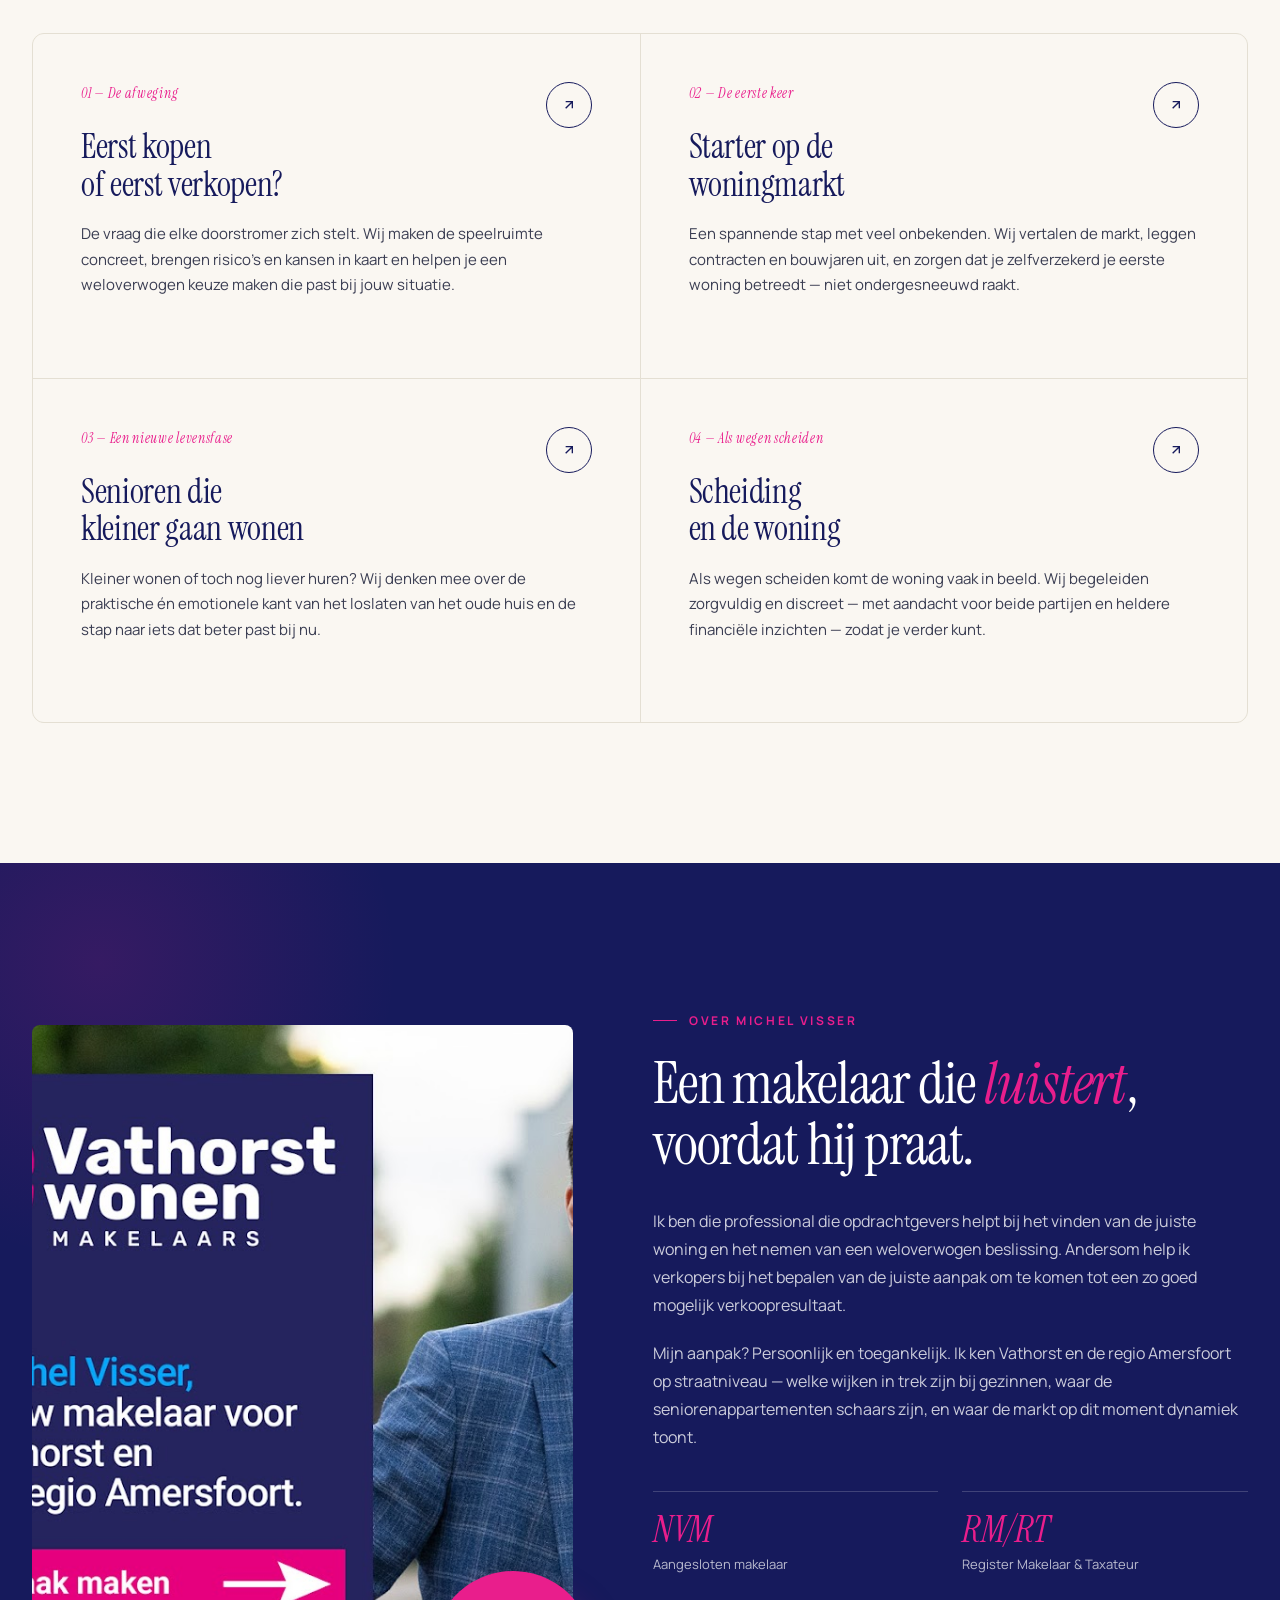
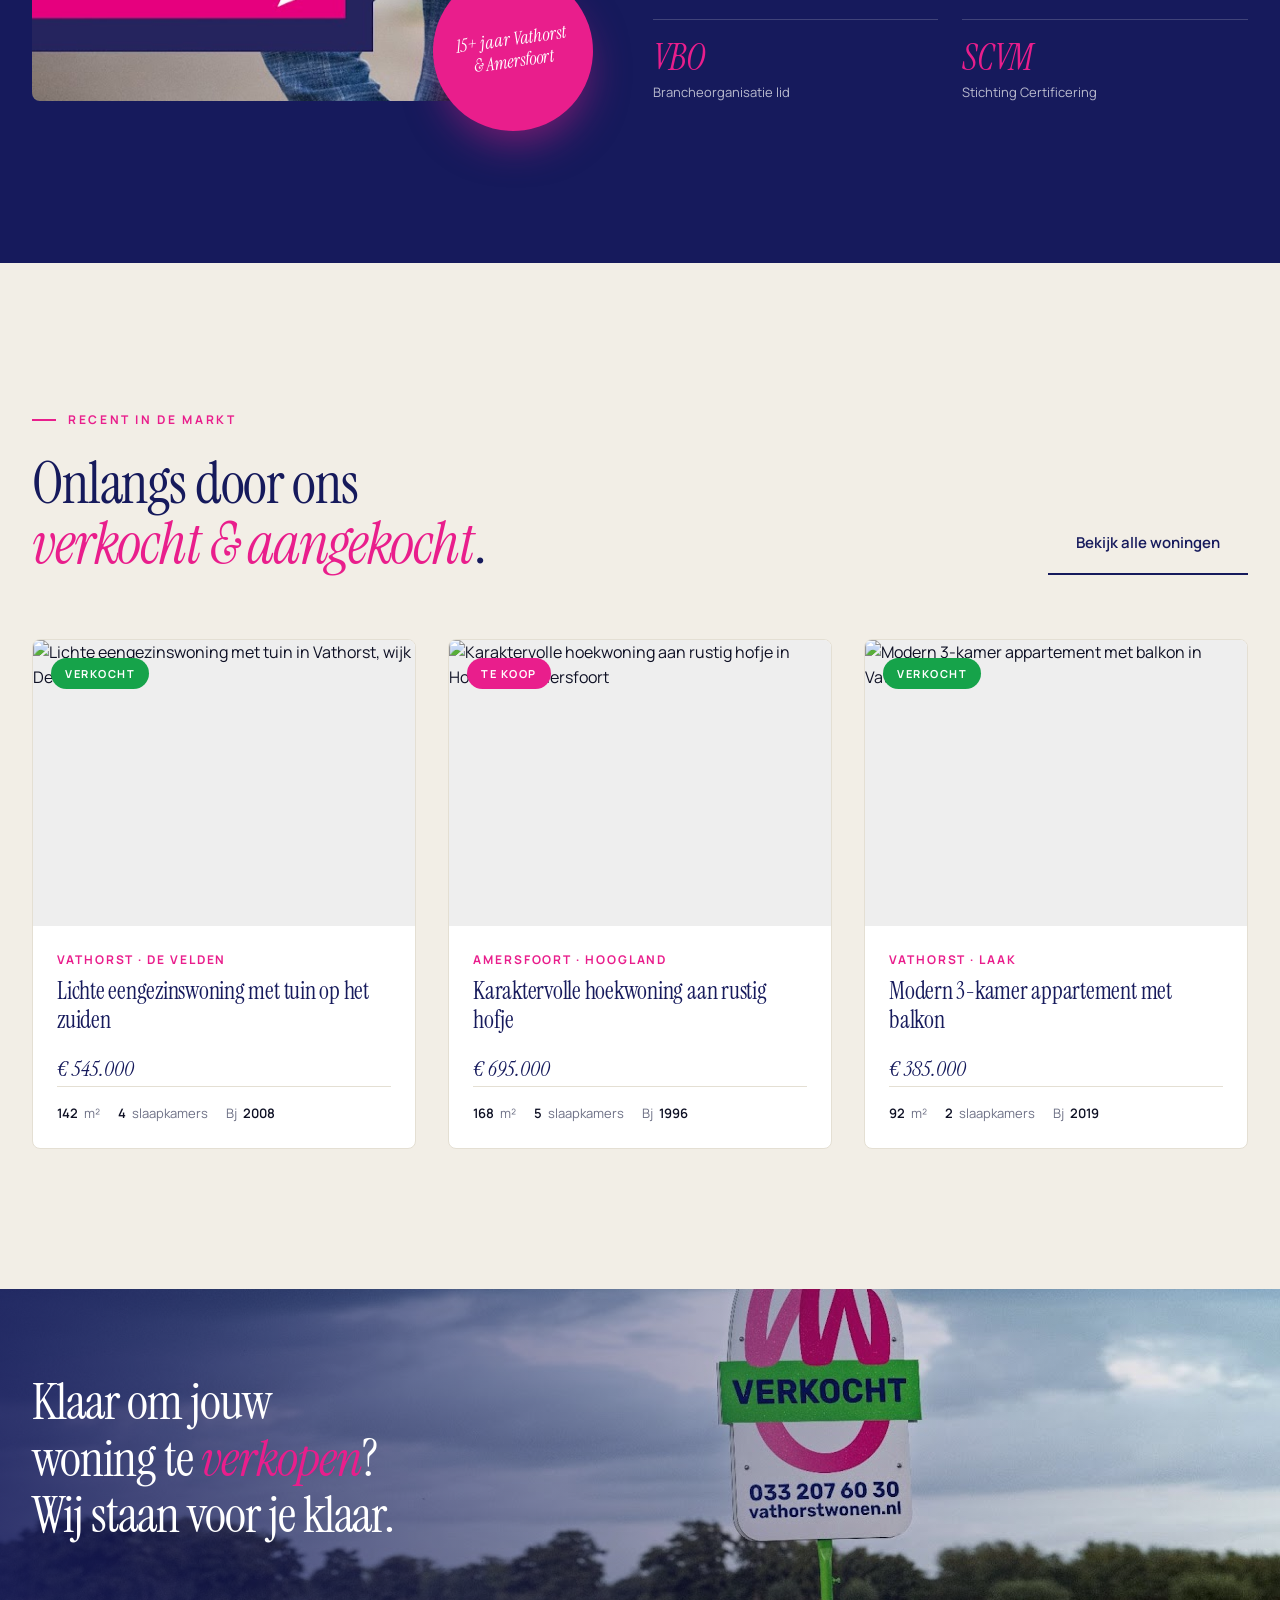
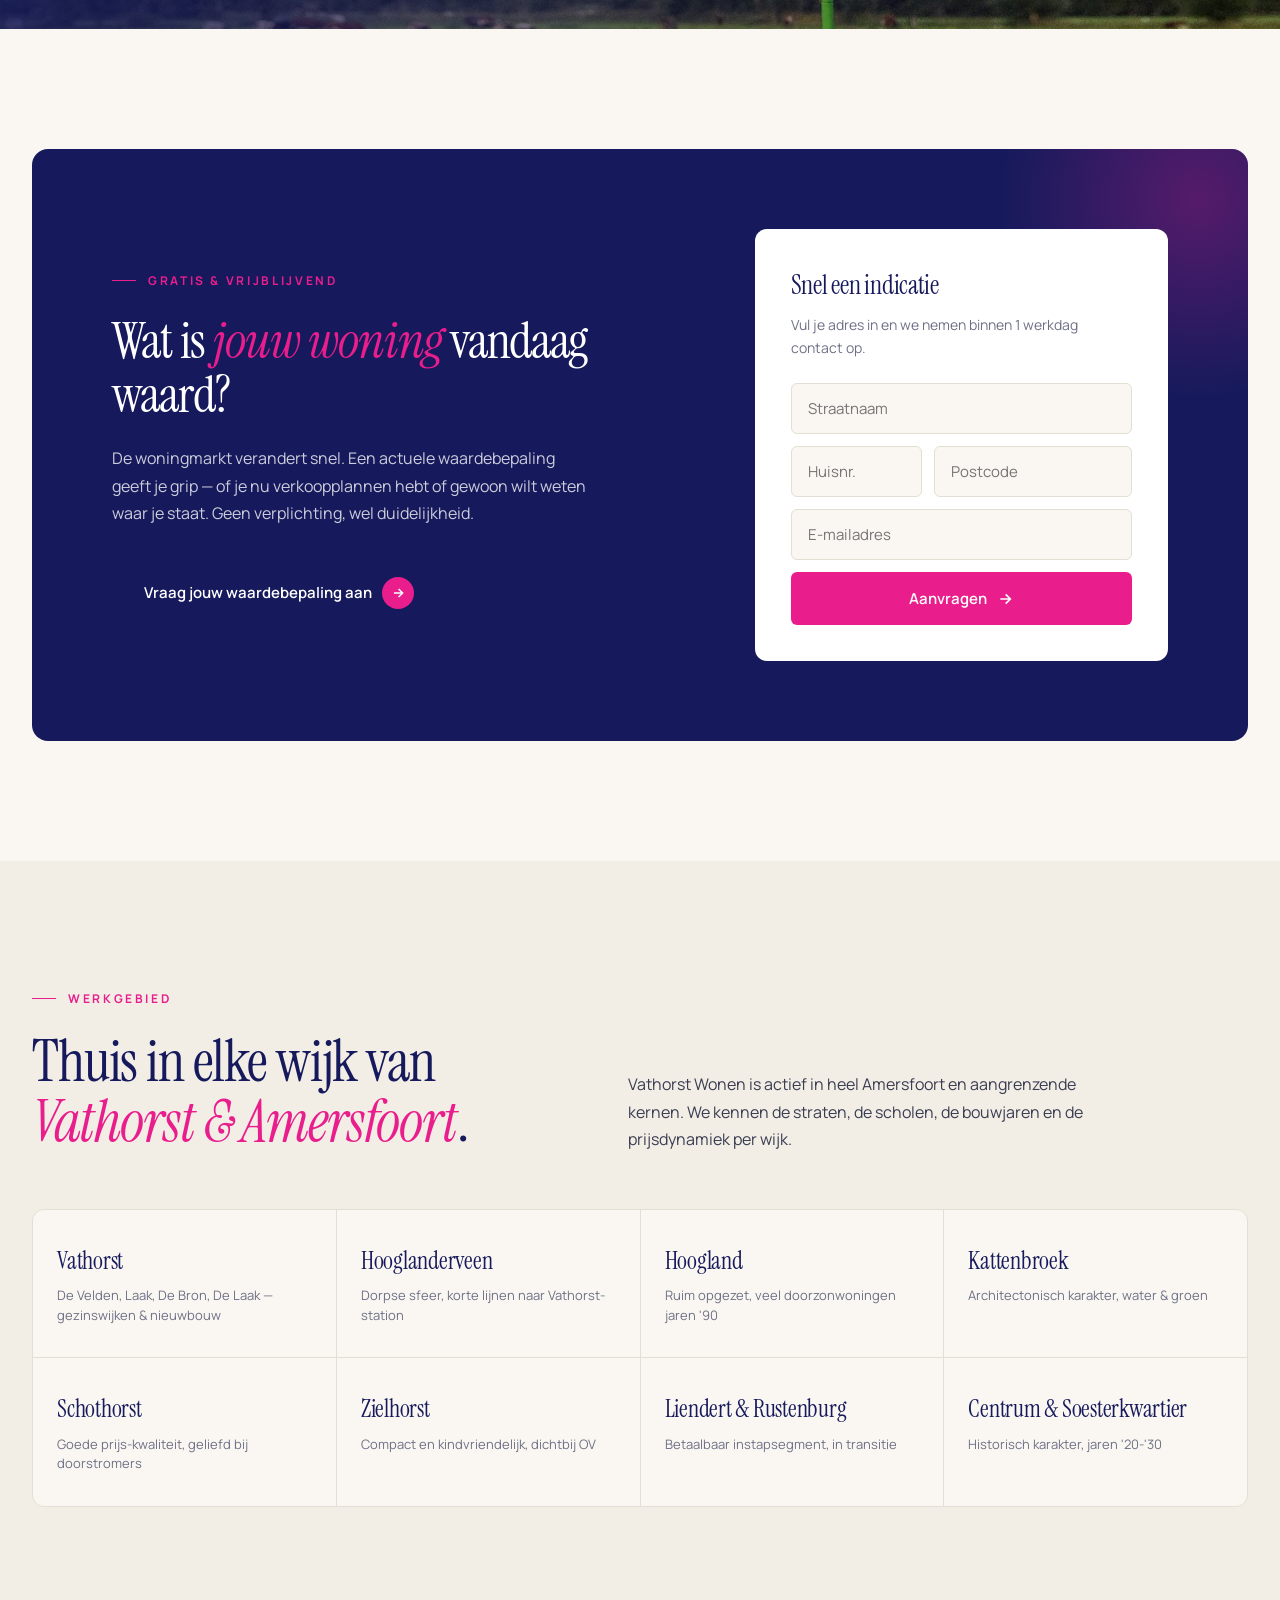
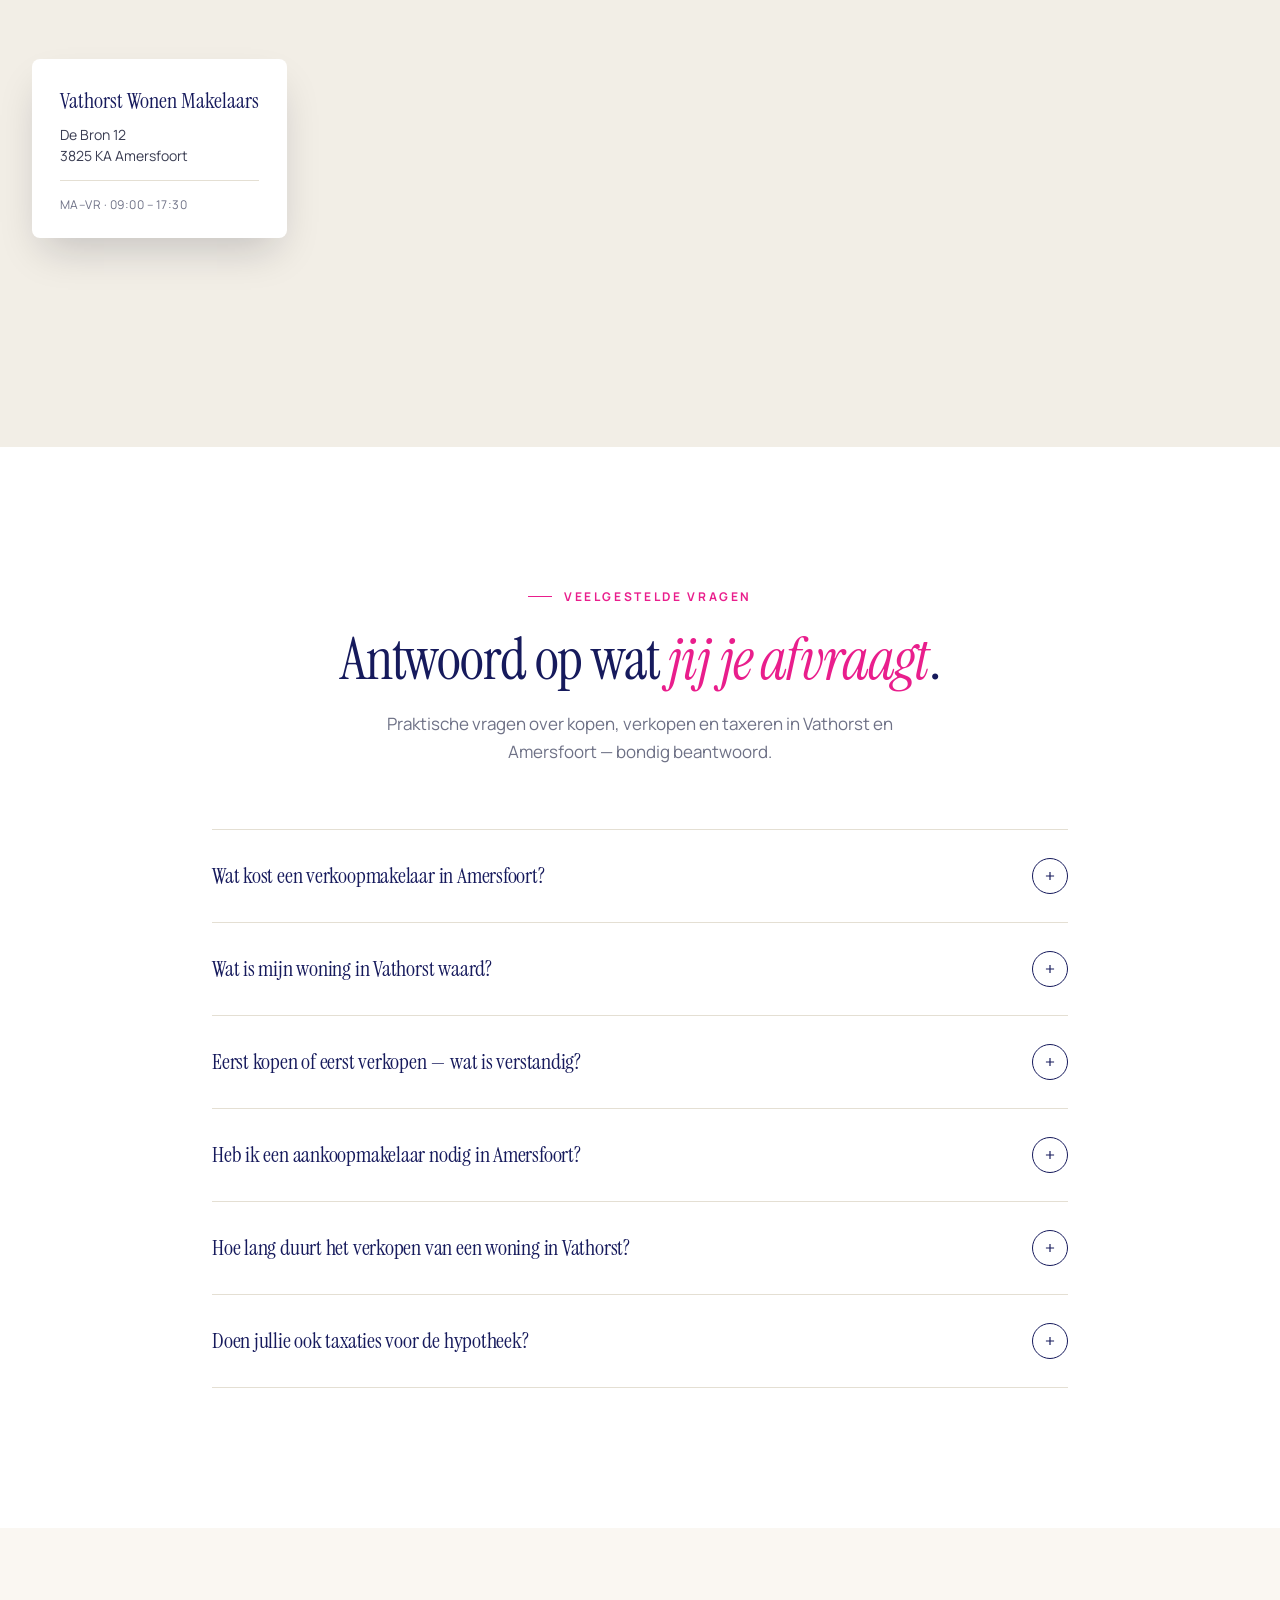
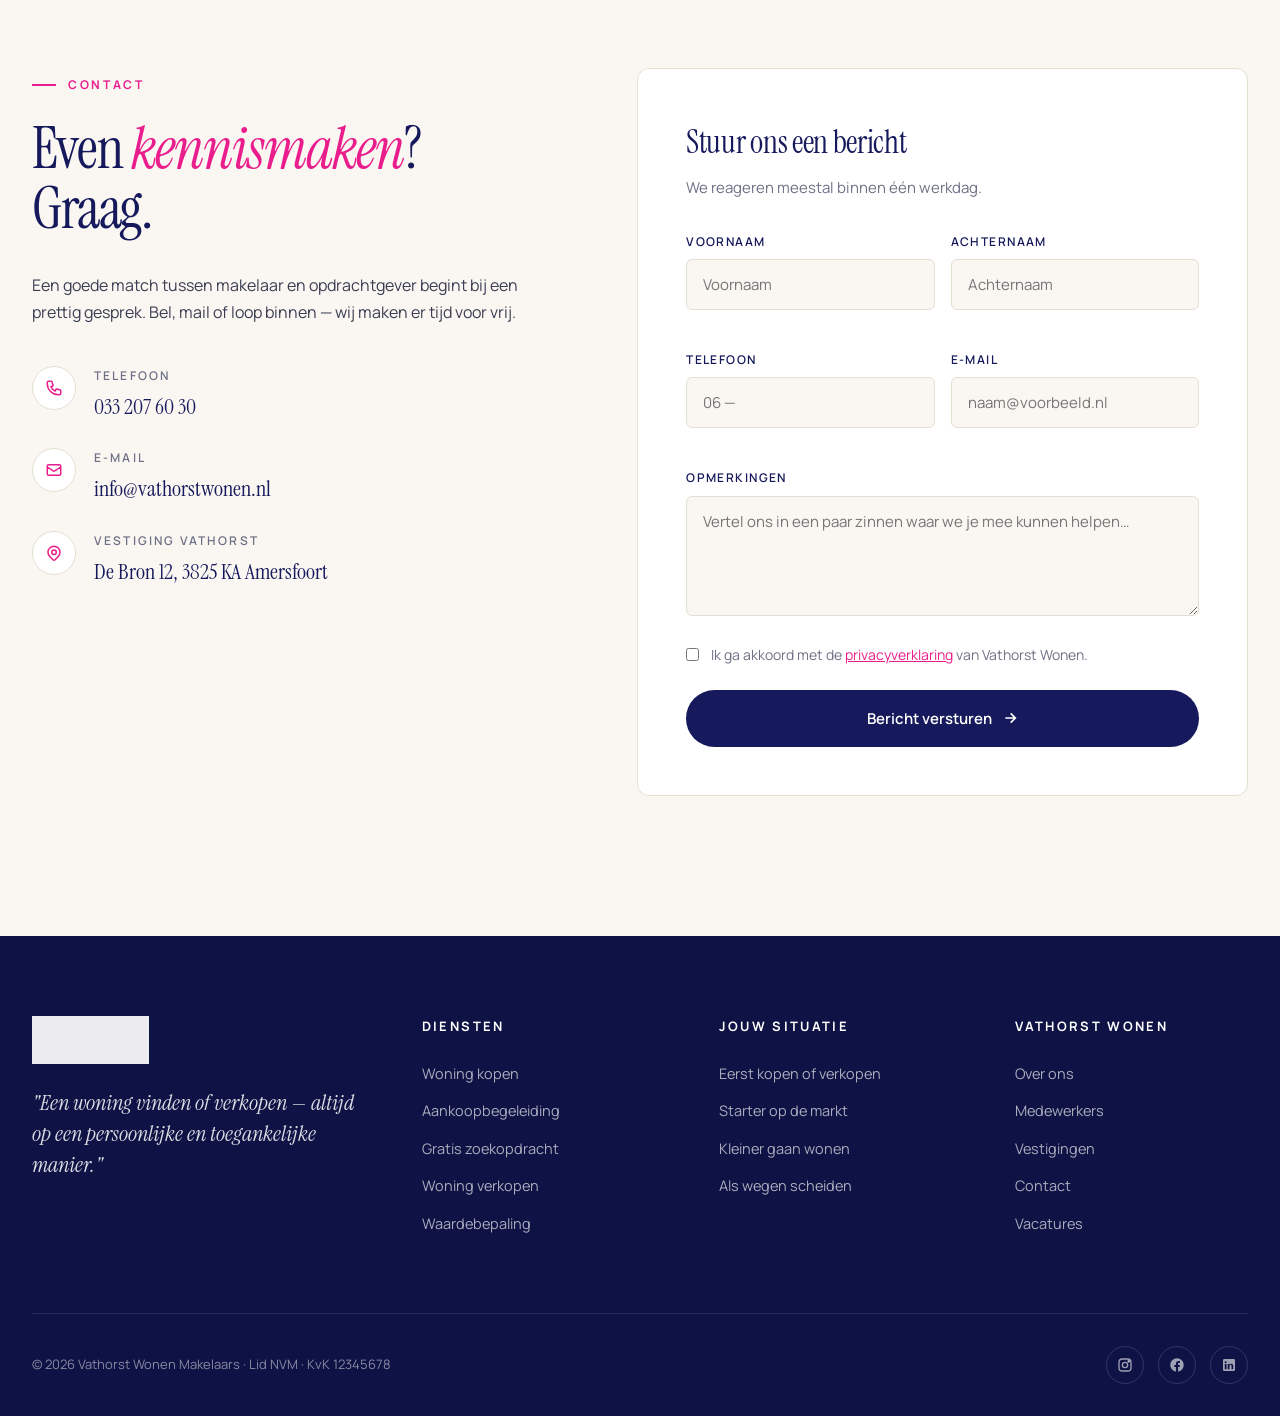
